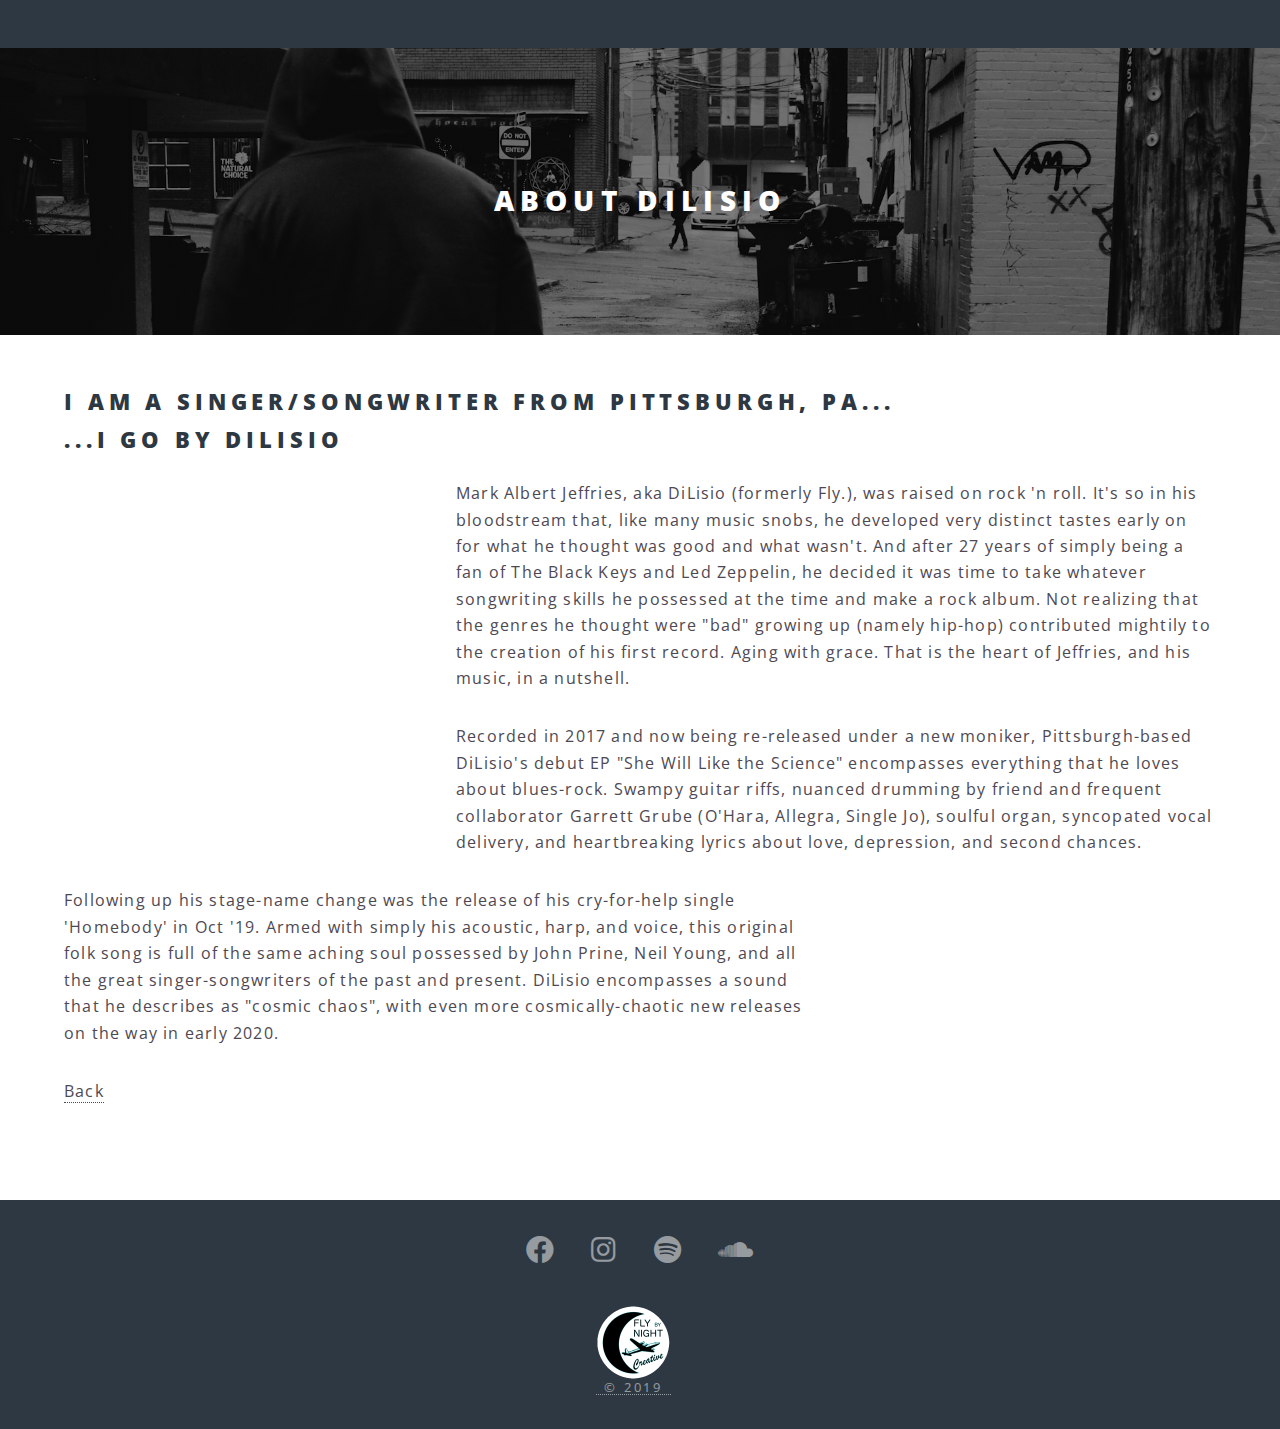
==== about.html @ 98ba618e "update about and styling" ====
<!DOCTYPE HTML>
<!--
	Spectral by Pixelarity
	pixelarity.com | hello@pixelarity.com
	License: pixelarity.com/license
-->
<html>
	<head>
		<title>Bio</title>
		<meta charset="utf-8" />
		<meta name="viewport" content="width=device-width, initial-scale=1, user-scalable=no" />
		<link rel="stylesheet" href="assets/css/main.css" />
		<noscript><link rel="stylesheet" href="assets/css/noscript.css" /></noscript>
	</head>
	<body class="is-preload">

		<!-- Page Wrapper -->
			<div id="page-wrapper">
        <!-- Header -->
        <header id="header" class="alt">
          <h1><a href="index.html">DiLisio</a></h1>
        </header>

				<!-- Main -->
					<article id="main">
						<header>
							<h2>About DiLisio</h2>
						</header>
						<section class="wrapper style5">
							<div class="inner">
								<h2>I am a singer/songwriter from Pittsburgh, PA...<br />
                  ...I go by DiLisio</h2>
                <div class="row">
                  <div class="col-4">
                    <div class="image fit"><img src="images/pic_playing.jpg" alt="" /></div>
                  </div>
                  <div class="col-8">
                    <p>
                      Mark Albert Jeffries, aka DiLisio (formerly Fly.), was raised on rock 'n roll. It's so in his
                      bloodstream that, like many music snobs, he developed very distinct tastes early on for what he
                      thought was good and what wasn't. And after 27 years of simply being a fan of The Black Keys and 
                      Led Zeppelin, he decided it was time to take whatever songwriting skills he possessed at the time 
                      and make a rock album. Not realizing that the genres he thought were "bad" growing up (namely 
                      hip-hop) contributed mightily to the creation of his first record. Aging with grace. That is the 
                      heart of Jeffries, and his music, in a nutshell.
                    </p>
                    <p>
                      Recorded in 2017 and now being re-released under a new moniker, Pittsburgh-based DiLisio's
                      debut EP "She Will Like the Science" encompasses everything that he loves about blues-rock. 
                      Swampy guitar riffs, nuanced drumming by friend and frequent collaborator Garrett Grube (O'Hara, 
                      Allegra, Single Jo), soulful organ, syncopated vocal delivery, and heartbreaking lyrics about 
                      love, depression, and second chances.
                    </p>
                  </div>
                </div>
                <div class="row">
                  <div class="col-8">
                    <p>
                      Following up his stage-name change was the release of his cry-for-help single 'Homebody' in Oct
                      '19. Armed with simply his acoustic, harp, and voice, this original folk song is full of the same
                      aching soul possessed by John Prine, Neil Young, and all the great singer-songwriters of the past 
                      and present. DiLisio encompasses a sound that he describes as "cosmic chaos", with even more 
                      cosmically-chaotic new releases on the way in early 2020.
                    </p>
                    <p>
                      <a href="index.html">Back</a>
                    </p>
                  </div>
                  <div class="col-4">
                    <div class="image fit"><img src="images/pic_sitting.jpg" alt="" /></div>
                  </div>
                </div>
							</div>
						</section>
					</article>

				<!-- Footer -->
					<footer id="footer">
					  <ul class="icons">
					    <li>
					      <a href="https://wwww.facebook.com/igobydilisio/" target="blank" class="icon brands fa-facebook">
					        <span class="label">Facebook</span>
					      </a>
					    </li>
					    <li>
					      <a href="https://www.instagram.com/igobydilisio/" target="blank" class="icon brands fa-instagram">
					        <span class="label">Instagram</span>
					      </a>
					    </li>
					    <li>
					      <a href="https://open.spotify.com/artist/0i4edphpvkUBeal0xPfTtk" target="blank"
					        class="icon brands fa-spotify">
					        <span class="label">Spotify</span>
					      </a>
					    </li>
					    <li>
					      <a href="https://soundcloud.com/mark-jeffries-790343314" target="blank" class="icon brands fa-soundcloud">
					        <span class="label">SoundCloud</span>
					      </a>
					    </li>
					    <!-- <li>
                <a href="#" class="icon solid fa-envelope">
                  <span class="label">Email</span>
                </a>
              </li> -->
					  </ul>
					  <ul class="copyright">
					    <li>
					      <div class="fbnc">
					        <a href="http://www.flybynightcreative.com/" target="blank">
					          <img src="./images/fbnc_logo-round.png" alt="Fly by Night Creative">
					          <br>
					          &copy; 2019
					        </a>
					      </div>
					    </li>
					  </ul>
					</footer>

			</div>

		<!-- Scripts -->
			<script src="assets/js/jquery.min.js"></script>
			<script src="assets/js/jquery.scrollex.min.js"></script>
			<script src="assets/js/jquery.scrolly.min.js"></script>
			<script src="assets/js/browser.min.js"></script>
			<script src="assets/js/breakpoints.min.js"></script>
			<script src="assets/js/util.js"></script>
			<script src="assets/js/main.js"></script>

	</body>
</html>
---- assets/css/main.css ----
@import url(fontawesome-all.min.css);
@import url("https://fonts.googleapis.com/css?family=Open+Sans:400,400italic,600,600italic,800,800italic");

/*
	Spectral by Pixelarity
	pixelarity.com | hello@pixelarity.com
	License: pixelarity.com/license
*/

html, body, div, span, applet, object,
iframe, h1, h2, h3, h4, h5, h6, p, blockquote,
pre, a, abbr, acronym, address, big, cite,
code, del, dfn, em, img, ins, kbd, q, s, samp,
small, strike, strong, sub, sup, tt, var, b,
u, i, center, dl, dt, dd, ol, ul, li, fieldset,
form, label, legend, table, caption, tbody,
tfoot, thead, tr, th, td, article, aside,
canvas, details, embed, figure, figcaption,
footer, header, hgroup, menu, nav, output, ruby,
section, summary, time, mark, audio, video {
	margin: 0;
	padding: 0;
	border: 0;
	font-size: 100%;
	font: inherit;
	vertical-align: baseline;}

article, aside, details, figcaption, figure,
footer, header, hgroup, menu, nav, section {
	display: block;}

body {
	line-height: 1;
}

ol, ul {
	list-style: none;
}

blockquote, q {
	quotes: none;
}

	blockquote:before, blockquote:after, q:before, q:after {
		content: '';
		content: none;
	}

table {
	border-collapse: collapse;
	border-spacing: 0;
}

body {
	-webkit-text-size-adjust: none;
}

mark {
	background-color: transparent;
	color: inherit;
}

input::-moz-focus-inner {
	border: 0;
	padding: 0;
}

input, select, textarea {
	-moz-appearance: none;
	-webkit-appearance: none;
	-ms-appearance: none;
	appearance: none;
}

/* Basic */

	@-ms-viewport {
		width: device-width;
	}

	html {
		box-sizing: border-box;
	}

	*, *:before, *:after {
		box-sizing: inherit;
	}

	body {
		background: #2e3842;
	}

		body.is-preload *, body.is-preload *:before, body.is-preload *:after {
			-moz-animation: none !important;
			-webkit-animation: none !important;
			-ms-animation: none !important;
			animation: none !important;
			-moz-transition: none !important;
			-webkit-transition: none !important;
			-ms-transition: none !important;
			transition: none !important;
		}

	body, input, select, textarea {
		color: #fff;
		font-family: "Open Sans", Helvetica, sans-serif;
		font-size: 15pt;
		font-weight: 400;
		letter-spacing: 0.075em;
		line-height: 1.65em;
	}

		@media screen and (max-width: 1680px) {

			body, input, select, textarea {
				font-size: 13pt;
			}

		}

		@media screen and (max-width: 1280px) {

			body, input, select, textarea {
				font-size: 12pt;
			}

		}

		@media screen and (max-width: 736px) {

			body, input, select, textarea {
				font-size: 11pt;
				letter-spacing: 0.0375em;
			}

		}

	a {
		-moz-transition: color 0.2s ease, border-bottom-color 0.2s ease;
		-webkit-transition: color 0.2s ease, border-bottom-color 0.2s ease;
		-ms-transition: color 0.2s ease, border-bottom-color 0.2s ease;
		transition: color 0.2s ease, border-bottom-color 0.2s ease;
		border-bottom: dotted 1px;
		color: inherit;
		text-decoration: none;
	}

		a:hover {
			border-bottom-color: transparent;
		}

	strong, b {
		color: #fff;
		font-weight: 600;
	}

	em, i {
		font-style: italic;
	}

	p {
		margin: 0 0 2em 0;
	}

	h1, h2, h3, h4, h5, h6 {
		color: #fff;
		font-weight: 800;
		letter-spacing: 0.225em;
		line-height: 1em;
		margin: 0 0 1em 0;
		text-transform: uppercase;
	}

		h1 a, h2 a, h3 a, h4 a, h5 a, h6 a {
			color: inherit;
			text-decoration: none;
		}

	h2 {
		font-size: 1.35em;
		line-height: 1.75em;
	}

		@media screen and (max-width: 736px) {

			h2 {
				font-size: 1.1em;
				line-height: 1.65em;
			}

		}

	h3 {
		font-size: 1.15em;
		line-height: 1.75em;
	}

		@media screen and (max-width: 736px) {

			h3 {
				font-size: 1em;
				line-height: 1.65em;
			}

		}

	h4 {
		font-size: 1em;
		line-height: 1.5em;
	}

	h5 {
		font-size: 0.8em;
		line-height: 1.5em;
	}

	h6 {
		font-size: 0.7em;
		line-height: 1.5em;
	}

	sub {
		font-size: 0.8em;
		position: relative;
		top: 0.5em;
	}

	sup {
		font-size: 0.8em;
		position: relative;
		top: -0.5em;
	}

	hr {
		border: 0;
		border-bottom: solid 2px #fff;
		margin: 3em 0;
	}

		hr.major {
			margin: 4.5em 0;
		}

	blockquote {
		border-left: solid 4px #fff;
		font-style: italic;
		margin: 0 0 2em 0;
		padding: 0.5em 0 0.5em 2em;
	}

	code {
		background: rgba(144, 144, 144, 0.25);
		border-radius: 3px;
		font-family: "Courier New", monospace;
		font-size: 0.9em;
		letter-spacing: 0;
		margin: 0 0.25em;
		padding: 0.25em 0.65em;
	}

	pre {
		-webkit-overflow-scrolling: touch;
		font-family: "Courier New", monospace;
		font-size: 0.9em;
		margin: 0 0 2em 0;
	}

		pre code {
			display: block;
			line-height: 1.75em;
			padding: 1em 1.5em;
			overflow-x: auto;
		}

	.align-left {
		text-align: left;
	}

	.align-center {
		text-align: center;
	}

	.align-right {
		text-align: right;
	}

/* Row */

	.row {
		display: flex;
		flex-wrap: wrap;
		box-sizing: border-box;
		align-items: stretch;
	}

		.row > * {
			box-sizing: border-box;
		}

		.row.gtr-uniform > * > :last-child {
			margin-bottom: 0;
		}

		.row.aln-left {
			justify-content: flex-start;
		}

		.row.aln-center {
			justify-content: center;
		}

		.row.aln-right {
			justify-content: flex-end;
		}

		.row.aln-top {
			align-items: flex-start;
		}

		.row.aln-middle {
			align-items: center;
		}

		.row.aln-bottom {
			align-items: flex-end;
		}

		.row > .imp {
			order: -1;
		}

		.row > .col-1 {
			width: 8.33333%;
		}

		.row > .off-1 {
			margin-left: 8.33333%;
		}

		.row > .col-2 {
			width: 16.66667%;
		}

		.row > .off-2 {
			margin-left: 16.66667%;
		}

		.row > .col-3 {
			width: 25%;
		}

		.row > .off-3 {
			margin-left: 25%;
		}

		.row > .col-4 {
			width: 33.33333%;
		}

		.row > .off-4 {
			margin-left: 33.33333%;
		}

		.row > .col-5 {
			width: 41.66667%;
		}

		.row > .off-5 {
			margin-left: 41.66667%;
		}

		.row > .col-6 {
			width: 50%;
		}

		.row > .off-6 {
			margin-left: 50%;
		}

		.row > .col-7 {
			width: 58.33333%;
		}

		.row > .off-7 {
			margin-left: 58.33333%;
		}

		.row > .col-8 {
			width: 66.66667%;
		}

		.row > .off-8 {
			margin-left: 66.66667%;
		}

		.row > .col-9 {
			width: 75%;
		}

		.row > .off-9 {
			margin-left: 75%;
		}

		.row > .col-10 {
			width: 83.33333%;
		}

		.row > .off-10 {
			margin-left: 83.33333%;
		}

		.row > .col-11 {
			width: 91.66667%;
		}

		.row > .off-11 {
			margin-left: 91.66667%;
		}

		.row > .col-12 {
			width: 100%;
		}

		.row > .off-12 {
			margin-left: 100%;
		}

		.row.gtr-0 {
			margin-top: 0;
			margin-left: 0em;
		}

			.row.gtr-0 > * {
				padding: 0 0 0 0em;
			}

			.row.gtr-0.gtr-uniform {
				margin-top: 0em;
			}

				.row.gtr-0.gtr-uniform > * {
					padding-top: 0em;
				}

		.row.gtr-25 {
			margin-top: 0;
			margin-left: -0.375em;
		}

			.row.gtr-25 > * {
				padding: 0 0 0 0.375em;
			}

			.row.gtr-25.gtr-uniform {
				margin-top: -0.375em;
			}

				.row.gtr-25.gtr-uniform > * {
					padding-top: 0.375em;
				}

		.row.gtr-50 {
			margin-top: 0;
			margin-left: -0.75em;
		}

			.row.gtr-50 > * {
				padding: 0 0 0 0.75em;
			}

			.row.gtr-50.gtr-uniform {
				margin-top: -0.75em;
			}

				.row.gtr-50.gtr-uniform > * {
					padding-top: 0.75em;
				}

		.row {
			margin-top: 0;
			margin-left: -1.5em;
		}

			.row > * {
				padding: 0 0 0 1.5em;
			}

			.row.gtr-uniform {
				margin-top: -1.5em;
			}

				.row.gtr-uniform > * {
					padding-top: 1.5em;
				}

		.row.gtr-150 {
			margin-top: 0;
			margin-left: -2.25em;
		}

			.row.gtr-150 > * {
				padding: 0 0 0 2.25em;
			}

			.row.gtr-150.gtr-uniform {
				margin-top: -2.25em;
			}

				.row.gtr-150.gtr-uniform > * {
					padding-top: 2.25em;
				}

		.row.gtr-200 {
			margin-top: 0;
			margin-left: -3em;
		}

			.row.gtr-200 > * {
				padding: 0 0 0 3em;
			}

			.row.gtr-200.gtr-uniform {
				margin-top: -3em;
			}

				.row.gtr-200.gtr-uniform > * {
					padding-top: 3em;
				}

		@media screen and (max-width: 1680px) {

			.row {
				display: flex;
				flex-wrap: wrap;
				box-sizing: border-box;
				align-items: stretch;
			}

				.row > * {
					box-sizing: border-box;
				}

				.row.gtr-uniform > * > :last-child {
					margin-bottom: 0;
				}

				.row.aln-left {
					justify-content: flex-start;
				}

				.row.aln-center {
					justify-content: center;
				}

				.row.aln-right {
					justify-content: flex-end;
				}

				.row.aln-top {
					align-items: flex-start;
				}

				.row.aln-middle {
					align-items: center;
				}

				.row.aln-bottom {
					align-items: flex-end;
				}

				.row > .imp-xlarge {
					order: -1;
				}

				.row > .col-1-xlarge {
					width: 8.33333%;
				}

				.row > .off-1-xlarge {
					margin-left: 8.33333%;
				}

				.row > .col-2-xlarge {
					width: 16.66667%;
				}

				.row > .off-2-xlarge {
					margin-left: 16.66667%;
				}

				.row > .col-3-xlarge {
					width: 25%;
				}

				.row > .off-3-xlarge {
					margin-left: 25%;
				}

				.row > .col-4-xlarge {
					width: 33.33333%;
				}

				.row > .off-4-xlarge {
					margin-left: 33.33333%;
				}

				.row > .col-5-xlarge {
					width: 41.66667%;
				}

				.row > .off-5-xlarge {
					margin-left: 41.66667%;
				}

				.row > .col-6-xlarge {
					width: 50%;
				}

				.row > .off-6-xlarge {
					margin-left: 50%;
				}

				.row > .col-7-xlarge {
					width: 58.33333%;
				}

				.row > .off-7-xlarge {
					margin-left: 58.33333%;
				}

				.row > .col-8-xlarge {
					width: 66.66667%;
				}

				.row > .off-8-xlarge {
					margin-left: 66.66667%;
				}

				.row > .col-9-xlarge {
					width: 75%;
				}

				.row > .off-9-xlarge {
					margin-left: 75%;
				}

				.row > .col-10-xlarge {
					width: 83.33333%;
				}

				.row > .off-10-xlarge {
					margin-left: 83.33333%;
				}

				.row > .col-11-xlarge {
					width: 91.66667%;
				}

				.row > .off-11-xlarge {
					margin-left: 91.66667%;
				}

				.row > .col-12-xlarge {
					width: 100%;
				}

				.row > .off-12-xlarge {
					margin-left: 100%;
				}

				.row.gtr-0 {
					margin-top: 0;
					margin-left: 0em;
				}

					.row.gtr-0 > * {
						padding: 0 0 0 0em;
					}

					.row.gtr-0.gtr-uniform {
						margin-top: 0em;
					}

						.row.gtr-0.gtr-uniform > * {
							padding-top: 0em;
						}

				.row.gtr-25 {
					margin-top: 0;
					margin-left: -0.375em;
				}

					.row.gtr-25 > * {
						padding: 0 0 0 0.375em;
					}

					.row.gtr-25.gtr-uniform {
						margin-top: -0.375em;
					}

						.row.gtr-25.gtr-uniform > * {
							padding-top: 0.375em;
						}

				.row.gtr-50 {
					margin-top: 0;
					margin-left: -0.75em;
				}

					.row.gtr-50 > * {
						padding: 0 0 0 0.75em;
					}

					.row.gtr-50.gtr-uniform {
						margin-top: -0.75em;
					}

						.row.gtr-50.gtr-uniform > * {
							padding-top: 0.75em;
						}

				.row {
					margin-top: 0;
					margin-left: -1.5em;
				}

					.row > * {
						padding: 0 0 0 1.5em;
					}

					.row.gtr-uniform {
						margin-top: -1.5em;
					}

						.row.gtr-uniform > * {
							padding-top: 1.5em;
						}

				.row.gtr-150 {
					margin-top: 0;
					margin-left: -2.25em;
				}

					.row.gtr-150 > * {
						padding: 0 0 0 2.25em;
					}

					.row.gtr-150.gtr-uniform {
						margin-top: -2.25em;
					}

						.row.gtr-150.gtr-uniform > * {
							padding-top: 2.25em;
						}

				.row.gtr-200 {
					margin-top: 0;
					margin-left: -3em;
				}

					.row.gtr-200 > * {
						padding: 0 0 0 3em;
					}

					.row.gtr-200.gtr-uniform {
						margin-top: -3em;
					}

						.row.gtr-200.gtr-uniform > * {
							padding-top: 3em;
						}

		}

		@media screen and (max-width: 1280px) {

			.row {
				display: flex;
				flex-wrap: wrap;
				box-sizing: border-box;
				align-items: stretch;
			}

				.row > * {
					box-sizing: border-box;
				}

				.row.gtr-uniform > * > :last-child {
					margin-bottom: 0;
				}

				.row.aln-left {
					justify-content: flex-start;
				}

				.row.aln-center {
					justify-content: center;
				}

				.row.aln-right {
					justify-content: flex-end;
				}

				.row.aln-top {
					align-items: flex-start;
				}

				.row.aln-middle {
					align-items: center;
				}

				.row.aln-bottom {
					align-items: flex-end;
				}

				.row > .imp-large {
					order: -1;
				}

				.row > .col-1-large {
					width: 8.33333%;
				}

				.row > .off-1-large {
					margin-left: 8.33333%;
				}

				.row > .col-2-large {
					width: 16.66667%;
				}

				.row > .off-2-large {
					margin-left: 16.66667%;
				}

				.row > .col-3-large {
					width: 25%;
				}

				.row > .off-3-large {
					margin-left: 25%;
				}

				.row > .col-4-large {
					width: 33.33333%;
				}

				.row > .off-4-large {
					margin-left: 33.33333%;
				}

				.row > .col-5-large {
					width: 41.66667%;
				}

				.row > .off-5-large {
					margin-left: 41.66667%;
				}

				.row > .col-6-large {
					width: 50%;
				}

				.row > .off-6-large {
					margin-left: 50%;
				}

				.row > .col-7-large {
					width: 58.33333%;
				}

				.row > .off-7-large {
					margin-left: 58.33333%;
				}

				.row > .col-8-large {
					width: 66.66667%;
				}

				.row > .off-8-large {
					margin-left: 66.66667%;
				}

				.row > .col-9-large {
					width: 75%;
				}

				.row > .off-9-large {
					margin-left: 75%;
				}

				.row > .col-10-large {
					width: 83.33333%;
				}

				.row > .off-10-large {
					margin-left: 83.33333%;
				}

				.row > .col-11-large {
					width: 91.66667%;
				}

				.row > .off-11-large {
					margin-left: 91.66667%;
				}

				.row > .col-12-large {
					width: 100%;
				}

				.row > .off-12-large {
					margin-left: 100%;
				}

				.row.gtr-0 {
					margin-top: 0;
					margin-left: 0em;
				}

					.row.gtr-0 > * {
						padding: 0 0 0 0em;
					}

					.row.gtr-0.gtr-uniform {
						margin-top: 0em;
					}

						.row.gtr-0.gtr-uniform > * {
							padding-top: 0em;
						}

				.row.gtr-25 {
					margin-top: 0;
					margin-left: -0.375em;
				}

					.row.gtr-25 > * {
						padding: 0 0 0 0.375em;
					}

					.row.gtr-25.gtr-uniform {
						margin-top: -0.375em;
					}

						.row.gtr-25.gtr-uniform > * {
							padding-top: 0.375em;
						}

				.row.gtr-50 {
					margin-top: 0;
					margin-left: -0.75em;
				}

					.row.gtr-50 > * {
						padding: 0 0 0 0.75em;
					}

					.row.gtr-50.gtr-uniform {
						margin-top: -0.75em;
					}

						.row.gtr-50.gtr-uniform > * {
							padding-top: 0.75em;
						}

				.row {
					margin-top: 0;
					margin-left: -1.5em;
				}

					.row > * {
						padding: 0 0 0 1.5em;
					}

					.row.gtr-uniform {
						margin-top: -1.5em;
					}

						.row.gtr-uniform > * {
							padding-top: 1.5em;
						}

				.row.gtr-150 {
					margin-top: 0;
					margin-left: -2.25em;
				}

					.row.gtr-150 > * {
						padding: 0 0 0 2.25em;
					}

					.row.gtr-150.gtr-uniform {
						margin-top: -2.25em;
					}

						.row.gtr-150.gtr-uniform > * {
							padding-top: 2.25em;
						}

				.row.gtr-200 {
					margin-top: 0;
					margin-left: -3em;
				}

					.row.gtr-200 > * {
						padding: 0 0 0 3em;
					}

					.row.gtr-200.gtr-uniform {
						margin-top: -3em;
					}

						.row.gtr-200.gtr-uniform > * {
							padding-top: 3em;
						}

		}

		@media screen and (max-width: 980px) {

			.row {
				display: flex;
				flex-wrap: wrap;
				box-sizing: border-box;
				align-items: stretch;
			}

				.row > * {
					box-sizing: border-box;
				}

				.row.gtr-uniform > * > :last-child {
					margin-bottom: 0;
				}

				.row.aln-left {
					justify-content: flex-start;
				}

				.row.aln-center {
					justify-content: center;
				}

				.row.aln-right {
					justify-content: flex-end;
				}

				.row.aln-top {
					align-items: flex-start;
				}

				.row.aln-middle {
					align-items: center;
				}

				.row.aln-bottom {
					align-items: flex-end;
				}

				.row > .imp-medium {
					order: -1;
				}

				.row > .col-1-medium {
					width: 8.33333%;
				}

				.row > .off-1-medium {
					margin-left: 8.33333%;
				}

				.row > .col-2-medium {
					width: 16.66667%;
				}

				.row > .off-2-medium {
					margin-left: 16.66667%;
				}

				.row > .col-3-medium {
					width: 25%;
				}

				.row > .off-3-medium {
					margin-left: 25%;
				}

				.row > .col-4-medium {
					width: 33.33333%;
				}

				.row > .off-4-medium {
					margin-left: 33.33333%;
				}

				.row > .col-5-medium {
					width: 41.66667%;
				}

				.row > .off-5-medium {
					margin-left: 41.66667%;
				}

				.row > .col-6-medium {
					width: 50%;
				}

				.row > .off-6-medium {
					margin-left: 50%;
				}

				.row > .col-7-medium {
					width: 58.33333%;
				}

				.row > .off-7-medium {
					margin-left: 58.33333%;
				}

				.row > .col-8-medium {
					width: 66.66667%;
				}

				.row > .off-8-medium {
					margin-left: 66.66667%;
				}

				.row > .col-9-medium {
					width: 75%;
				}

				.row > .off-9-medium {
					margin-left: 75%;
				}

				.row > .col-10-medium {
					width: 83.33333%;
				}

				.row > .off-10-medium {
					margin-left: 83.33333%;
				}

				.row > .col-11-medium {
					width: 91.66667%;
				}

				.row > .off-11-medium {
					margin-left: 91.66667%;
				}

				.row > .col-12-medium {
					width: 100%;
				}

				.row > .off-12-medium {
					margin-left: 100%;
				}

				.row.gtr-0 {
					margin-top: 0;
					margin-left: 0em;
				}

					.row.gtr-0 > * {
						padding: 0 0 0 0em;
					}

					.row.gtr-0.gtr-uniform {
						margin-top: 0em;
					}

						.row.gtr-0.gtr-uniform > * {
							padding-top: 0em;
						}

				.row.gtr-25 {
					margin-top: 0;
					margin-left: -0.375em;
				}

					.row.gtr-25 > * {
						padding: 0 0 0 0.375em;
					}

					.row.gtr-25.gtr-uniform {
						margin-top: -0.375em;
					}

						.row.gtr-25.gtr-uniform > * {
							padding-top: 0.375em;
						}

				.row.gtr-50 {
					margin-top: 0;
					margin-left: -0.75em;
				}

					.row.gtr-50 > * {
						padding: 0 0 0 0.75em;
					}

					.row.gtr-50.gtr-uniform {
						margin-top: -0.75em;
					}

						.row.gtr-50.gtr-uniform > * {
							padding-top: 0.75em;
						}

				.row {
					margin-top: 0;
					margin-left: -1.5em;
				}

					.row > * {
						padding: 0 0 0 1.5em;
					}

					.row.gtr-uniform {
						margin-top: -1.5em;
					}

						.row.gtr-uniform > * {
							padding-top: 1.5em;
						}

				.row.gtr-150 {
					margin-top: 0;
					margin-left: -2.25em;
				}

					.row.gtr-150 > * {
						padding: 0 0 0 2.25em;
					}

					.row.gtr-150.gtr-uniform {
						margin-top: -2.25em;
					}

						.row.gtr-150.gtr-uniform > * {
							padding-top: 2.25em;
						}

				.row.gtr-200 {
					margin-top: 0;
					margin-left: -3em;
				}

					.row.gtr-200 > * {
						padding: 0 0 0 3em;
					}

					.row.gtr-200.gtr-uniform {
						margin-top: -3em;
					}

						.row.gtr-200.gtr-uniform > * {
							padding-top: 3em;
						}

		}

		@media screen and (max-width: 736px) {

			.row {
				display: flex;
				flex-wrap: wrap;
				box-sizing: border-box;
				align-items: stretch;
			}

				.row > * {
					box-sizing: border-box;
				}

				.row.gtr-uniform > * > :last-child {
					margin-bottom: 0;
				}

				.row.aln-left {
					justify-content: flex-start;
				}

				.row.aln-center {
					justify-content: center;
				}

				.row.aln-right {
					justify-content: flex-end;
				}

				.row.aln-top {
					align-items: flex-start;
				}

				.row.aln-middle {
					align-items: center;
				}

				.row.aln-bottom {
					align-items: flex-end;
				}

				.row > .imp-small {
					order: -1;
				}

				.row > .col-1-small {
					width: 8.33333%;
				}

				.row > .off-1-small {
					margin-left: 8.33333%;
				}

				.row > .col-2-small {
					width: 16.66667%;
				}

				.row > .off-2-small {
					margin-left: 16.66667%;
				}

				.row > .col-3-small {
					width: 25%;
				}

				.row > .off-3-small {
					margin-left: 25%;
				}

				.row > .col-4-small {
					width: 33.33333%;
				}

				.row > .off-4-small {
					margin-left: 33.33333%;
				}

				.row > .col-5-small {
					width: 41.66667%;
				}

				.row > .off-5-small {
					margin-left: 41.66667%;
				}

				.row > .col-6-small {
					width: 50%;
				}

				.row > .off-6-small {
					margin-left: 50%;
				}

				.row > .col-7-small {
					width: 58.33333%;
				}

				.row > .off-7-small {
					margin-left: 58.33333%;
				}

				.row > .col-8-small {
					width: 66.66667%;
				}

				.row > .off-8-small {
					margin-left: 66.66667%;
				}

				.row > .col-9-small {
					width: 75%;
				}

				.row > .off-9-small {
					margin-left: 75%;
				}

				.row > .col-10-small {
					width: 83.33333%;
				}

				.row > .off-10-small {
					margin-left: 83.33333%;
				}

				.row > .col-11-small {
					width: 91.66667%;
				}

				.row > .off-11-small {
					margin-left: 91.66667%;
				}

				.row > .col-12-small {
					width: 100%;
				}

				.row > .off-12-small {
					margin-left: 100%;
				}

				.row.gtr-0 {
					margin-top: 0;
					margin-left: 0em;
				}

					.row.gtr-0 > * {
						padding: 0 0 0 0em;
					}

					.row.gtr-0.gtr-uniform {
						margin-top: 0em;
					}

						.row.gtr-0.gtr-uniform > * {
							padding-top: 0em;
						}

				.row.gtr-25 {
					margin-top: 0;
					margin-left: -0.375em;
				}

					.row.gtr-25 > * {
						padding: 0 0 0 0.375em;
					}

					.row.gtr-25.gtr-uniform {
						margin-top: -0.375em;
					}

						.row.gtr-25.gtr-uniform > * {
							padding-top: 0.375em;
						}

				.row.gtr-50 {
					margin-top: 0;
					margin-left: -0.75em;
				}

					.row.gtr-50 > * {
						padding: 0 0 0 0.75em;
					}

					.row.gtr-50.gtr-uniform {
						margin-top: -0.75em;
					}

						.row.gtr-50.gtr-uniform > * {
							padding-top: 0.75em;
						}

				.row {
					margin-top: 0;
					margin-left: -1.5em;
				}

					.row > * {
						padding: 0 0 0 1.5em;
					}

					.row.gtr-uniform {
						margin-top: -1.5em;
					}

						.row.gtr-uniform > * {
							padding-top: 1.5em;
						}

				.row.gtr-150 {
					margin-top: 0;
					margin-left: -2.25em;
				}

					.row.gtr-150 > * {
						padding: 0 0 0 2.25em;
					}

					.row.gtr-150.gtr-uniform {
						margin-top: -2.25em;
					}

						.row.gtr-150.gtr-uniform > * {
							padding-top: 2.25em;
						}

				.row.gtr-200 {
					margin-top: 0;
					margin-left: -3em;
				}

					.row.gtr-200 > * {
						padding: 0 0 0 3em;
					}

					.row.gtr-200.gtr-uniform {
						margin-top: -3em;
					}

						.row.gtr-200.gtr-uniform > * {
							padding-top: 3em;
						}

		}

		@media screen and (max-width: 480px) {

			.row {
				display: flex;
				flex-wrap: wrap;
				box-sizing: border-box;
				align-items: stretch;
			}

				.row > * {
					box-sizing: border-box;
				}

				.row.gtr-uniform > * > :last-child {
					margin-bottom: 0;
				}

				.row.aln-left {
					justify-content: flex-start;
				}

				.row.aln-center {
					justify-content: center;
				}

				.row.aln-right {
					justify-content: flex-end;
				}

				.row.aln-top {
					align-items: flex-start;
				}

				.row.aln-middle {
					align-items: center;
				}

				.row.aln-bottom {
					align-items: flex-end;
				}

				.row > .imp-xsmall {
					order: -1;
				}

				.row > .col-1-xsmall {
					width: 8.33333%;
				}

				.row > .off-1-xsmall {
					margin-left: 8.33333%;
				}

				.row > .col-2-xsmall {
					width: 16.66667%;
				}

				.row > .off-2-xsmall {
					margin-left: 16.66667%;
				}

				.row > .col-3-xsmall {
					width: 25%;
				}

				.row > .off-3-xsmall {
					margin-left: 25%;
				}

				.row > .col-4-xsmall {
					width: 33.33333%;
				}

				.row > .off-4-xsmall {
					margin-left: 33.33333%;
				}

				.row > .col-5-xsmall {
					width: 41.66667%;
				}

				.row > .off-5-xsmall {
					margin-left: 41.66667%;
				}

				.row > .col-6-xsmall {
					width: 50%;
				}

				.row > .off-6-xsmall {
					margin-left: 50%;
				}

				.row > .col-7-xsmall {
					width: 58.33333%;
				}

				.row > .off-7-xsmall {
					margin-left: 58.33333%;
				}

				.row > .col-8-xsmall {
					width: 66.66667%;
				}

				.row > .off-8-xsmall {
					margin-left: 66.66667%;
				}

				.row > .col-9-xsmall {
					width: 75%;
				}

				.row > .off-9-xsmall {
					margin-left: 75%;
				}

				.row > .col-10-xsmall {
					width: 83.33333%;
				}

				.row > .off-10-xsmall {
					margin-left: 83.33333%;
				}

				.row > .col-11-xsmall {
					width: 91.66667%;
				}

				.row > .off-11-xsmall {
					margin-left: 91.66667%;
				}

				.row > .col-12-xsmall {
					width: 100%;
				}

				.row > .off-12-xsmall {
					margin-left: 100%;
				}

				.row.gtr-0 {
					margin-top: 0;
					margin-left: 0em;
				}

					.row.gtr-0 > * {
						padding: 0 0 0 0em;
					}

					.row.gtr-0.gtr-uniform {
						margin-top: 0em;
					}

						.row.gtr-0.gtr-uniform > * {
							padding-top: 0em;
						}

				.row.gtr-25 {
					margin-top: 0;
					margin-left: -0.375em;
				}

					.row.gtr-25 > * {
						padding: 0 0 0 0.375em;
					}

					.row.gtr-25.gtr-uniform {
						margin-top: -0.375em;
					}

						.row.gtr-25.gtr-uniform > * {
							padding-top: 0.375em;
						}

				.row.gtr-50 {
					margin-top: 0;
					margin-left: -0.75em;
				}

					.row.gtr-50 > * {
						padding: 0 0 0 0.75em;
					}

					.row.gtr-50.gtr-uniform {
						margin-top: -0.75em;
					}

						.row.gtr-50.gtr-uniform > * {
							padding-top: 0.75em;
						}

				.row {
					margin-top: 0;
					margin-left: -1.5em;
				}

					.row > * {
						padding: 0 0 0 1.5em;
					}

					.row.gtr-uniform {
						margin-top: -1.5em;
					}

						.row.gtr-uniform > * {
							padding-top: 1.5em;
						}

				.row.gtr-150 {
					margin-top: 0;
					margin-left: -2.25em;
				}

					.row.gtr-150 > * {
						padding: 0 0 0 2.25em;
					}

					.row.gtr-150.gtr-uniform {
						margin-top: -2.25em;
					}

						.row.gtr-150.gtr-uniform > * {
							padding-top: 2.25em;
						}

				.row.gtr-200 {
					margin-top: 0;
					margin-left: -3em;
				}

					.row.gtr-200 > * {
						padding: 0 0 0 3em;
					}

					.row.gtr-200.gtr-uniform {
						margin-top: -3em;
					}

						.row.gtr-200.gtr-uniform > * {
							padding-top: 3em;
						}

		}

/* Section/Article */

	section.special, article.special {
		text-align: center;
	}

	header p {
		color: rgba(255, 255, 255, 0.5);
		position: relative;
		top: -0.25em;
	}

	header h3 + p {
		font-size: 1.1em;
	}

	header h4 + p,
	header h5 + p,
	header h6 + p {
		font-size: 0.9em;
	}

	header.major {
		margin: 0 0 3.5em 0;
	}

		header.major h2, header.major h3, header.major h4, header.major h5, header.major h6 {
			border-bottom: solid 2px #fff;
			display: inline-block;
			padding-bottom: 1em;
			position: relative;
		}

			header.major h2:after, header.major h3:after, header.major h4:after, header.major h5:after, header.major h6:after {
				content: '';
				display: block;
				height: 1px;
			}

		header.major p {
			color: #fff;
			top: 0;
		}

		@media screen and (max-width: 736px) {

			header.major {
				margin: 0 0 2em 0;
			}

		}

	@media screen and (max-width: 980px) {

		header br {
			display: none;
		}

	}

/* Form */

	form {
		margin: 0 0 2em 0;
	}

	label {
		color: #fff;
		display: block;
		font-size: 0.9em;
		font-weight: 600;
		margin: 0 0 1em 0;
	}

	input[type="text"],
	input[type="password"],
	input[type="email"],
	select,
	textarea {
		-moz-appearance: none;
		-webkit-appearance: none;
		-ms-appearance: none;
		appearance: none;
		background-color: rgba(144, 144, 144, 0.25);
		border-radius: 3px;
		border: none;
		color: inherit;
		display: block;
		outline: 0;
		padding: 0 1em;
		text-decoration: none;
		width: 100%;
	}

		input[type="text"]:invalid,
		input[type="password"]:invalid,
		input[type="email"]:invalid,
		select:invalid,
		textarea:invalid {
			box-shadow: none;
		}

		input[type="text"]:focus,
		input[type="password"]:focus,
		input[type="email"]:focus,
		select:focus,
		textarea:focus {
			box-shadow: 0 0 0 2px #21b2a6;
		}

	select {
		background-size: 1.25em;
		background-repeat: no-repeat;
		background-position: calc(100% - 1em) center;
		height: 2.75em;
		padding-right: 2.75em;
		text-overflow: ellipsis;
	}

		select:focus::-ms-value {
			background-color: transparent;
		}

		select::-ms-expand {
			display: none;
		}

	input[type="text"],
	input[type="password"],
	input[type="email"],
	select {
		height: 2.75em;
	}

	textarea {
		padding: 0.75em 1em;
	}

	input[type="checkbox"],
	input[type="radio"] {
		-moz-appearance: none;
		-webkit-appearance: none;
		-ms-appearance: none;
		appearance: none;
		display: block;
		float: left;
		margin-right: -2em;
		opacity: 0;
		width: 1em;
		z-index: -1;
	}

		input[type="checkbox"] + label,
		input[type="radio"] + label {
			text-decoration: none;
			color: #fff;
			cursor: pointer;
			display: inline-block;
			font-size: 1em;
			font-weight: 400;
			padding-left: 2.4em;
			padding-right: 0.75em;
			position: relative;
		}

			input[type="checkbox"] + label:before,
			input[type="radio"] + label:before {
				-moz-osx-font-smoothing: grayscale;
				-webkit-font-smoothing: antialiased;
				display: inline-block;
				font-style: normal;
				font-variant: normal;
				text-rendering: auto;
				line-height: 1;
				text-transform: none !important;
				font-family: 'Font Awesome 5 Free';
				font-weight: 900;
			}

			input[type="checkbox"] + label:before,
			input[type="radio"] + label:before {
				background: rgba(144, 144, 144, 0.25);
				border-radius: 3px;
				content: '';
				display: inline-block;
				font-size: 0.8em;
				height: 2.0625em;
				left: 0;
				line-height: 2.0625em;
				position: absolute;
				text-align: center;
				top: 0;
				width: 2.0625em;
			}

		input[type="checkbox"]:checked + label:before,
		input[type="radio"]:checked + label:before {
			background: #2e3842;
			color: #fff;
			content: '\f00c';
		}

		input[type="checkbox"]:focus + label:before,
		input[type="radio"]:focus + label:before {
			box-shadow: 0 0 0 2px #21b2a6;
		}

	input[type="checkbox"] + label:before {
		border-radius: 3px;
	}

	input[type="radio"] + label:before {
		border-radius: 100%;
	}

	::-webkit-input-placeholder {
		color: rgba(255, 255, 255, 0.5) !important;
		opacity: 1.0;
	}

	:-moz-placeholder {
		color: rgba(255, 255, 255, 0.5) !important;
		opacity: 1.0;
	}

	::-moz-placeholder {
		color: rgba(255, 255, 255, 0.5) !important;
		opacity: 1.0;
	}

	:-ms-input-placeholder {
		color: rgba(255, 255, 255, 0.5) !important;
		opacity: 1.0;
	}

/* Box */

	.box {
		border-radius: 3px;
		border: solid 2px #fff;
		margin-bottom: 2em;
		padding: 1.5em;
	}

		.box > :last-child,
		.box > :last-child > :last-child,
		.box > :last-child > :last-child > :last-child {
			margin-bottom: 0;
		}

		.box.alt {
			border: 0;
			border-radius: 0;
			padding: 0;
		}

/* Icon */

	.icon {
		text-decoration: none;
		border-bottom: none;
		position: relative;
	}

		.icon:before {
			-moz-osx-font-smoothing: grayscale;
			-webkit-font-smoothing: antialiased;
			display: inline-block;
			font-style: normal;
			font-variant: normal;
			text-rendering: auto;
			line-height: 1;
			text-transform: none !important;
			font-family: 'Font Awesome 5 Free';
			font-weight: 400;
		}

		.icon > .label {
			display: none;
		}

		.icon:before {
			line-height: inherit;
		}

		.icon.solid:before {
			font-weight: 900;
		}

		.icon.brands:before {
			font-family: 'Font Awesome 5 Brands';
		}

		.icon.major {
			-moz-transform: rotate(-45deg);
			-webkit-transform: rotate(-45deg);
			-ms-transform: rotate(-45deg);
			transform: rotate(-45deg);
			border-radius: 3px;
			border: solid 2px #fff;
			display: inline-block;
			font-size: 1.35em;
			height: calc(3em + 2px);
			line-height: 3em;
			text-align: center;
			width: calc(3em + 2px);
		}

			.icon.major:before {
				-moz-transform: rotate(45deg);
				-webkit-transform: rotate(45deg);
				-ms-transform: rotate(45deg);
				transform: rotate(45deg);
				display: inline-block;
				font-size: 1.5em;
			}

			@media screen and (max-width: 736px) {

				.icon.major {
					font-size: 1em;
				}

			}

		.icon.style1 {
			color: #00ffcc;
		}

		.icon.style2 {
			color: #00f0ff;
		}

		.icon.style3 {
			color: #76ddff;
		}

/* Image */

	.image {
		border-radius: 3px;
		border: 0;
		display: inline-block;
		position: relative;
	}

		.image img {
			border-radius: 3px;
			display: block;
		}

		.image.left {
			float: left;
			margin: 0 2em 2em 0;
			top: 0.25em;
		}

		.image.right {
			float: right;
			margin: 0 0 2em 2em;
			top: 0.25em;
		}

		.image.left, .image.right {
			max-width: 40%;
		}

			.image.left img, .image.right img {
				width: 100%;
			}

		.image.fit {
			display: block;
			margin: 0 0 2em 0;
			width: 100%;
		}

			.image.fit img {
				width: 100%;
			}

/* List */

	ol {
		list-style: decimal;
		margin: 0 0 2em 0;
		padding-left: 1.25em;
	}

		ol li {
			padding-left: 0.25em;
		}

	ul {
		list-style: disc;
		margin: 0 0 2em 0;
		padding-left: 1em;
	}

		ul li {
			padding-left: 0.5em;
		}

		ul.alt {
			list-style: none;
			padding-left: 0;
		}

			ul.alt li {
				border-top: solid 1px #fff;
				padding: 0.5em 0;
			}

				ul.alt li:first-child {
					border-top: 0;
					padding-top: 0;
				}

	dl {
		margin: 0 0 2em 0;
	}

/* Actions */

	ul.actions {
		display: -moz-flex;
		display: -webkit-flex;
		display: -ms-flex;
		display: flex;
		cursor: default;
		list-style: none;
		margin-left: -1em;
		padding-left: 0;
	}

		ul.actions li {
			padding: 0 0 0 1em;
			vertical-align: middle;
		}

		ul.actions.special {
			-moz-justify-content: center;
			-webkit-justify-content: center;
			-ms-justify-content: center;
			justify-content: center;
			width: 100%;
			margin-left: 0;
		}

			ul.actions.special li:first-child {
				padding-left: 0;
			}

		ul.actions.stacked {
			-moz-flex-direction: column;
			-webkit-flex-direction: column;
			-ms-flex-direction: column;
			flex-direction: column;
			margin-left: 0;
		}

			ul.actions.stacked li {
				padding: 1em 0 0 0;
			}

				ul.actions.stacked li:first-child {
					padding-top: 0;
				}

		ul.actions.fit {
			width: calc(100% + 1em);
		}

			ul.actions.fit li {
				-moz-flex-grow: 1;
				-webkit-flex-grow: 1;
				-ms-flex-grow: 1;
				flex-grow: 1;
				-moz-flex-shrink: 1;
				-webkit-flex-shrink: 1;
				-ms-flex-shrink: 1;
				flex-shrink: 1;
				width: 100%;
			}

				ul.actions.fit li > * {
					width: 100%;
				}

			ul.actions.fit.stacked {
				width: 100%;
			}

		@media screen and (max-width: 480px) {

			ul.actions:not(.fixed) {
				-moz-flex-direction: column;
				-webkit-flex-direction: column;
				-ms-flex-direction: column;
				flex-direction: column;
				margin-left: 0;
				width: 100% !important;
			}

				ul.actions:not(.fixed) li {
					-moz-flex-grow: 1;
					-webkit-flex-grow: 1;
					-ms-flex-grow: 1;
					flex-grow: 1;
					-moz-flex-shrink: 1;
					-webkit-flex-shrink: 1;
					-ms-flex-shrink: 1;
					flex-shrink: 1;
					padding: 1em 0 0 0;
					text-align: center;
					width: 100%;
				}

					ul.actions:not(.fixed) li > * {
						width: 100%;
					}

					ul.actions:not(.fixed) li:first-child {
						padding-top: 0;
					}

					ul.actions:not(.fixed) li input[type="submit"],
					ul.actions:not(.fixed) li input[type="reset"],
					ul.actions:not(.fixed) li input[type="button"],
					ul.actions:not(.fixed) li button,
					ul.actions:not(.fixed) li .button {
						width: 100%;
					}

						ul.actions:not(.fixed) li input[type="submit"].icon:before,
						ul.actions:not(.fixed) li input[type="reset"].icon:before,
						ul.actions:not(.fixed) li input[type="button"].icon:before,
						ul.actions:not(.fixed) li button.icon:before,
						ul.actions:not(.fixed) li .button.icon:before {
							margin-left: -0.5em;
						}

		}

/* Icons */

	ul.icons {
		cursor: default;
		list-style: none;
		padding-left: 0;
	}

		ul.icons li {
			display: inline-block;
			padding: 0 1em 0 0;
		}

			ul.icons li:last-child {
				padding-right: 0 !important;
			}

		ul.icons.major {
			padding: 1em 0;
		}

			ul.icons.major li {
				padding-right: 3.5em;
			}

				@media screen and (max-width: 736px) {

					ul.icons.major li {
						padding: 0 1em !important;
					}

				}

/* Table */

	.table-wrapper {
		-webkit-overflow-scrolling: touch;
		overflow-x: auto;
	}

	table {
		margin: 0 0 2em 0;
		width: 100%;
	}

		table tbody tr {
			border: solid 1px #fff;
			border-left: 0;
			border-right: 0;
		}

			table tbody tr:nth-child(2n + 1) {
				background-color: rgba(144, 144, 144, 0.25);
			}

		table td {
			padding: 0.75em 0.75em;
		}

		table th {
			color: #fff;
			font-size: 0.9em;
			font-weight: 600;
			padding: 0 0.75em 0.75em 0.75em;
			text-align: left;
		}

		table thead {
			border-bottom: solid 2px #fff;
		}

		table tfoot {
			border-top: solid 2px #fff;
		}

		table.alt {
			border-collapse: separate;
		}

			table.alt tbody tr td {
				border: solid 1px #fff;
				border-left-width: 0;
				border-top-width: 0;
			}

				table.alt tbody tr td:first-child {
					border-left-width: 1px;
				}

			table.alt tbody tr:first-child td {
				border-top-width: 1px;
			}

			table.alt thead {
				border-bottom: 0;
			}

			table.alt tfoot {
				border-top: 0;
			}

/* Button */

	input[type="submit"],
	input[type="reset"],
	input[type="button"],
	button,
	.button {
		-moz-appearance: none;
		-webkit-appearance: none;
		-ms-appearance: none;
		appearance: none;
		-moz-transition: background-color 0.2s ease-in-out, color 0.2s ease-in-out;
		-webkit-transition: background-color 0.2s ease-in-out, color 0.2s ease-in-out;
		-ms-transition: background-color 0.2s ease-in-out, color 0.2s ease-in-out;
		transition: background-color 0.2s ease-in-out, color 0.2s ease-in-out;
		background-color: transparent;
		border-radius: 3px;
		border: 0;
		box-shadow: inset 0 0 0 2px #fff;
		color: #fff;
		cursor: pointer;
		display: inline-block;
		font-size: 0.8em;
		font-weight: 600;
		height: 3.125em;
		letter-spacing: 0.225em;
		line-height: 3.125em;
		max-width: 30em;
		padding: 0 2.75em;
		text-align: center;
		text-decoration: none;
		text-transform: uppercase;
		white-space: nowrap;
		overflow: hidden;
		text-overflow: ellipsis;
	}

		input[type="submit"]:hover,
		input[type="reset"]:hover,
		input[type="button"]:hover,
		button:hover,
		.button:hover {
			background-color: rgba(144, 144, 144, 0.25);
		}

		input[type="submit"]:active,
		input[type="reset"]:active,
		input[type="button"]:active,
		button:active,
		.button:active {
			background-color: rgba(144, 144, 144, 0.5);
		}

		input[type="submit"].icon:before,
		input[type="reset"].icon:before,
		input[type="button"].icon:before,
		button.icon:before,
		.button.icon:before {
			margin-right: 0.5em;
		}

		input[type="submit"].fit,
		input[type="reset"].fit,
		input[type="button"].fit,
		button.fit,
		.button.fit {
			width: 100%;
		}

		input[type="submit"].small,
		input[type="reset"].small,
		input[type="button"].small,
		button.small,
		.button.small {
			font-size: 0.8em;
		}

		input[type="submit"].large,
		input[type="reset"].large,
		input[type="button"].large,
		button.large,
		.button.large {
			font-size: 1.35em;
		}

		input[type="submit"].primary,
		input[type="reset"].primary,
		input[type="button"].primary,
		button.primary,
		.button.primary {
			background-color: #ed4933;
			box-shadow: none !important;
			color: #ffffff !important;
		}

			input[type="submit"].primary:hover,
			input[type="reset"].primary:hover,
			input[type="button"].primary:hover,
			button.primary:hover,
			.button.primary:hover {
				background-color: #ef5e4a !important;
			}

			input[type="submit"].primary:active,
			input[type="reset"].primary:active,
			input[type="button"].primary:active,
			button.primary:active,
			.button.primary:active {
				background-color: #eb341c !important;
			}

		input[type="submit"].disabled, input[type="submit"]:disabled,
		input[type="reset"].disabled,
		input[type="reset"]:disabled,
		input[type="button"].disabled,
		input[type="button"]:disabled,
		button.disabled,
		button:disabled,
		.button.disabled,
		.button:disabled {
			pointer-events: none;
			opacity: 0.25;
		}

		@media screen and (max-width: 736px) {

			input[type="submit"],
			input[type="reset"],
			input[type="button"],
			button,
			.button {
				height: 3.75em;
				line-height: 3.75em;
			}

    }

/* Events */
  .events {
    text-align: center;
    width: 100%;
    padding: 3em 0 0 0;
    background-color: rgba(0, 0, 0, 0.15);
  }

    .events li {
      display: flex;
      flex-direction: row;
    }

      .events li .row {
        width: 100%;
      }

      .events li:nth-child(even) {
        background-color: #505393;
      }

/* Features */

	.features {
		display: -moz-flex;
		display: -webkit-flex;
		display: -ms-flex;
		display: flex;
		-moz-flex-wrap: wrap;
		-webkit-flex-wrap: wrap;
		-ms-flex-wrap: wrap;
		flex-wrap: wrap;
		-moz-justify-content: center;
		-webkit-justify-content: center;
		-ms-justify-content: center;
		justify-content: center;
		list-style: none;
		padding: 0;
		width: 100%;
	}

		.features li {
			padding: 1em ;
			display: block;
			position: relative;
			text-align: left;
			width: 50%;
    }
    
      .features li img {
        max-width: -webkit-fill-available;
      }

			.features li:nth-child(1) {
				background-color: rgba(0, 0, 0, 0.035);
			}

			.features li:nth-child(2) {
				background-color: rgba(0, 0, 0, 0.07);
			}

			.features li:nth-child(3) {
				background-color: rgba(0, 0, 0, 0.105);
			}

			.features li:nth-child(4) {
				background-color: rgba(0, 0, 0, 0.14);
			}

			.features li:nth-child(5) {
				background-color: rgba(0, 0, 0, 0.175);
			}

			.features li:nth-child(6) {
				background-color: rgba(0, 0, 0, 0.21);
			}

			.features li:nth-child(7) {
				background-color: rgba(0, 0, 0, 0.245);
			}

			.features li:nth-child(8) {
				background-color: rgba(0, 0, 0, 0.28);
			}

			.features li:nth-child(9) {
				background-color: rgba(0, 0, 0, 0.315);
			}

			.features li:nth-child(10) {
				background-color: rgba(0, 0, 0, 0.35);
			}

			.features li:before {
				display: block;
				color: #00ffcc;
				position: absolute;
				left: 1.75em;
				top: 2.75em;
				font-size: 1.5em;
			}

			.features li:nth-child(1) {
				border-top-left-radius: 3px;
			}

			.features li:nth-child(2) {
				border-top-right-radius: 3px;
			}

			.features li:nth-last-child(1) {
				border-bottom-right-radius: 3px;
			}

			.features li:nth-last-child(2) {
				border-bottom-left-radius: 3px;
			}

			@media screen and (max-width: 980px) {

				.features li {
					padding: 3em 2em 1em 2em ;
					text-align: center;
				}

					.features li:before {
						left: 0;
						margin: 0 0 1em 0;
						position: relative;
						top: 0;
					}

			}

			@media screen and (max-width: 736px) {

				.features li {
					padding: 3em 0 1em 0 ;
					background-color: transparent !important;
					border-top: solid 2px #fff;
					width: 100%;
				}

					.features li:first-child {
						border-top: 0;
					}

			}

/* Spotlight */

	.spotlight {
		-moz-align-items: center;
		-webkit-align-items: center;
		-ms-align-items: center;
		align-items: center;
		display: -moz-flex;
		display: -webkit-flex;
		display: -ms-flex;
		display: flex;
	}

		.spotlight .image {
			-moz-order: 1;
			-webkit-order: 1;
			-ms-order: 1;
			order: 1;
			border-radius: 0;
			width: 40%;
		}

			.spotlight .image img {
				border-radius: 0;
				width: 100%;
			}

		.spotlight .content {
			padding: 2em 4em 0.1em 4em ;
			-moz-order: 2;
			-webkit-order: 2;
			-ms-order: 2;
			order: 2;
			max-width: 48em;
			width: 60%;
		}

		.spotlight:nth-child(2n) {
			-moz-flex-direction: row-reverse;
			-webkit-flex-direction: row-reverse;
			-ms-flex-direction: row-reverse;
			flex-direction: row-reverse;
		}

		.spotlight:nth-child(1) {
			background-color: rgba(0, 0, 0, 0.075);
		}

		.spotlight:nth-child(2) {
			background-color: rgba(0, 0, 0, 0.15);
		}

		.spotlight:nth-child(3) {
			background-color: rgba(0, 0, 0, 0.225);
		}

		.spotlight:nth-child(4) {
			background-color: rgba(0, 0, 0, 0.3);
		}

		.spotlight:nth-child(5) {
			background-color: rgba(0, 0, 0, 0.375);
		}

		.spotlight:nth-child(6) {
			background-color: rgba(0, 0, 0, 0.45);
		}

		.spotlight:nth-child(7) {
			background-color: rgba(0, 0, 0, 0.525);
		}

		.spotlight:nth-child(8) {
			background-color: rgba(0, 0, 0, 0.6);
		}

		.spotlight:nth-child(9) {
			background-color: rgba(0, 0, 0, 0.675);
		}

		.spotlight:nth-child(10) {
			background-color: rgba(0, 0, 0, 0.75);
		}

		@media screen and (max-width: 1280px) {

			.spotlight .image {
				width: 45%;
			}

			.spotlight .content {
				width: 55%;
			}

		}

		@media screen and (max-width: 980px) {

			.spotlight {
				display: block;
			}

				.spotlight br {
					display: none;
				}

				.spotlight .image {
					width: 100%;
				}

				.spotlight .content {
					padding: 4em 3em 2em 3em ;
					max-width: none;
					text-align: center;
					width: 100%;
				}

		}

		@media screen and (max-width: 736px) {

			.spotlight .content {
				padding: 3em 2em 1em 2em ;
			}

		}

/* Wrapper */

	.wrapper {
		padding: 3em 0 4em 0 ;
	}

		.wrapper > .inner {
			width: 60em;
			margin: 0 auto;
		}

			@media screen and (max-width: 1280px) {

				.wrapper > .inner {
					width: 90%;
				}

			}

			@media screen and (max-width: 980px) {

				.wrapper > .inner {
					width: 100%;
				}

			}

		.wrapper.alt {
			padding: 0;
		}

		.wrapper.style1 {
			background-color: #21b2a6;
			color: #c8ece9;
		}

			.wrapper.style1 strong, .wrapper.style1 b {
				color: #ffffff;
			}

			.wrapper.style1 h2, .wrapper.style1 h3, .wrapper.style1 h4, .wrapper.style1 h5, .wrapper.style1 h6 {
				color: #ffffff;
			}

			.wrapper.style1 hr {
				border-color: rgba(0, 0, 0, 0.125);
			}

			.wrapper.style1 blockquote {
				border-color: rgba(0, 0, 0, 0.125);
			}

			.wrapper.style1 code {
				background: rgba(255, 255, 255, 0.075);
			}

			.wrapper.style1 header p {
				color: #a6e0db;
			}

			.wrapper.style1 header.major h2, .wrapper.style1 header.major h3, .wrapper.style1 header.major h4, .wrapper.style1 header.major h5, .wrapper.style1 header.major h6 {
				border-color: rgba(0, 0, 0, 0.125);
			}

			.wrapper.style1 header.major p {
				color: #c8ece9;
			}

			.wrapper.style1 label {
				color: #ffffff;
			}

			.wrapper.style1 input[type="text"],
			.wrapper.style1 input[type="password"],
			.wrapper.style1 input[type="email"],
			.wrapper.style1 select,
			.wrapper.style1 textarea {
				background-color: rgba(255, 255, 255, 0.075);
			}

			.wrapper.style1 select {
				background-image: url("data:image/svg+xml;charset=utf8,%3Csvg xmlns='http://www.w3.org/2000/svg' width='40' height='40' preserveAspectRatio='none' viewBox='0 0 40 40'%3E%3Cpath d='M9.4,12.3l10.4,10.4l10.4-10.4c0.2-0.2,0.5-0.4,0.9-0.4c0.3,0,0.6,0.1,0.9,0.4l3.3,3.3c0.2,0.2,0.4,0.5,0.4,0.9 c0,0.4-0.1,0.6-0.4,0.9L20.7,31.9c-0.2,0.2-0.5,0.4-0.9,0.4c-0.3,0-0.6-0.1-0.9-0.4L4.3,17.3c-0.2-0.2-0.4-0.5-0.4-0.9 c0-0.4,0.1-0.6,0.4-0.9l3.3-3.3c0.2-0.2,0.5-0.4,0.9-0.4S9.1,12.1,9.4,12.3z' fill='rgba(0, 0, 0, 0.125)' /%3E%3C/svg%3E");
			}

				.wrapper.style1 select option {
					color: #ffffff;
					background: #21b2a6;
				}

			.wrapper.style1 input[type="checkbox"] + label,
			.wrapper.style1 input[type="radio"] + label {
				color: #c8ece9;
			}

				.wrapper.style1 input[type="checkbox"] + label:before,
				.wrapper.style1 input[type="radio"] + label:before {
					background: rgba(255, 255, 255, 0.075);
				}

			.wrapper.style1 input[type="checkbox"]:checked + label:before,
			.wrapper.style1 input[type="radio"]:checked + label:before {
				background: #ffffff;
				color: #21b2a6;
			}

			.wrapper.style1 ::-webkit-input-placeholder {
				color: #a6e0db !important;
			}

			.wrapper.style1 :-moz-placeholder {
				color: #a6e0db !important;
			}

			.wrapper.style1 ::-moz-placeholder {
				color: #a6e0db !important;
			}

			.wrapper.style1 :-ms-input-placeholder {
				color: #a6e0db !important;
			}

			.wrapper.style1 .formerize-placeholder {
				color: #a6e0db !important;
			}

			.wrapper.style1 .icon.major {
				border-color: rgba(0, 0, 0, 0.125);
			}

			.wrapper.style1 ul.alt li {
				border-color: rgba(0, 0, 0, 0.125);
			}

			.wrapper.style1 table tbody tr {
				border-color: rgba(0, 0, 0, 0.125);
			}

				.wrapper.style1 table tbody tr:nth-child(2n + 1) {
					background-color: rgba(255, 255, 255, 0.075);
				}

			.wrapper.style1 table th {
				color: #ffffff;
			}

			.wrapper.style1 table thead {
				border-color: rgba(0, 0, 0, 0.125);
			}

			.wrapper.style1 table tfoot {
				border-color: rgba(0, 0, 0, 0.125);
			}

			.wrapper.style1 table.alt tbody tr td {
				border-color: rgba(0, 0, 0, 0.125);
			}

			.wrapper.style1 input[type="submit"],
			.wrapper.style1 input[type="reset"],
			.wrapper.style1 input[type="button"],
			.wrapper.style1 button,
			.wrapper.style1 .button {
				box-shadow: inset 0 0 0 2px rgba(0, 0, 0, 0.125);
				color: #ffffff;
			}

				.wrapper.style1 input[type="submit"]:hover,
				.wrapper.style1 input[type="reset"]:hover,
				.wrapper.style1 input[type="button"]:hover,
				.wrapper.style1 button:hover,
				.wrapper.style1 .button:hover {
					background-color: rgba(255, 255, 255, 0.075);
				}

				.wrapper.style1 input[type="submit"]:active,
				.wrapper.style1 input[type="reset"]:active,
				.wrapper.style1 input[type="button"]:active,
				.wrapper.style1 button:active,
				.wrapper.style1 .button:active {
					background-color: rgba(255, 255, 255, 0.2);
				}

			@media screen and (max-width: 736px) {

				.wrapper.style1 .features li {
					border-top-color: rgba(0, 0, 0, 0.125);
				}

			}

		.wrapper.style2 {
			background-color: #2e3842;
		}

		.wrapper.style3 {
			background-color: #505393;
			color: #d3d4e4;
		}

			.wrapper.style3 strong, .wrapper.style3 b {
				color: #ffffff;
			}

			.wrapper.style3 h2, .wrapper.style3 h3, .wrapper.style3 h4, .wrapper.style3 h5, .wrapper.style3 h6 {
				color: #ffffff;
			}

			.wrapper.style3 hr {
				border-color: rgba(0, 0, 0, 0.125);
			}

			.wrapper.style3 blockquote {
				border-color: rgba(0, 0, 0, 0.125);
			}

			.wrapper.style3 code {
				background: rgba(255, 255, 255, 0.075);
			}

			.wrapper.style3 header p {
				color: #b9bad4;
			}

			.wrapper.style3 header.major h2, .wrapper.style3 header.major h3, .wrapper.style3 header.major h4, .wrapper.style3 header.major h5, .wrapper.style3 header.major h6 {
				border-color: rgba(0, 0, 0, 0.125);
			}

			.wrapper.style3 header.major p {
				color: #d3d4e4;
			}

			.wrapper.style3 label {
				color: #ffffff;
			}

			.wrapper.style3 input[type="text"],
			.wrapper.style3 input[type="password"],
			.wrapper.style3 input[type="email"],
			.wrapper.style3 select,
			.wrapper.style3 textarea {
				background-color: rgba(255, 255, 255, 0.075);
			}

			.wrapper.style3 select {
				background-image: url("data:image/svg+xml;charset=utf8,%3Csvg xmlns='http://www.w3.org/2000/svg' width='40' height='40' preserveAspectRatio='none' viewBox='0 0 40 40'%3E%3Cpath d='M9.4,12.3l10.4,10.4l10.4-10.4c0.2-0.2,0.5-0.4,0.9-0.4c0.3,0,0.6,0.1,0.9,0.4l3.3,3.3c0.2,0.2,0.4,0.5,0.4,0.9 c0,0.4-0.1,0.6-0.4,0.9L20.7,31.9c-0.2,0.2-0.5,0.4-0.9,0.4c-0.3,0-0.6-0.1-0.9-0.4L4.3,17.3c-0.2-0.2-0.4-0.5-0.4-0.9 c0-0.4,0.1-0.6,0.4-0.9l3.3-3.3c0.2-0.2,0.5-0.4,0.9-0.4S9.1,12.1,9.4,12.3z' fill='rgba(0, 0, 0, 0.125)' /%3E%3C/svg%3E");
			}

				.wrapper.style3 select option {
					color: #ffffff;
					background: #505393;
				}

			.wrapper.style3 input[type="checkbox"] + label,
			.wrapper.style3 input[type="radio"] + label {
				color: #d3d4e4;
			}

				.wrapper.style3 input[type="checkbox"] + label:before,
				.wrapper.style3 input[type="radio"] + label:before {
					background: rgba(255, 255, 255, 0.075);
				}

			.wrapper.style3 input[type="checkbox"]:checked + label:before,
			.wrapper.style3 input[type="radio"]:checked + label:before {
				background: #ffffff;
				color: #505393;
			}

			.wrapper.style3 ::-webkit-input-placeholder {
				color: #b9bad4 !important;
			}

			.wrapper.style3 :-moz-placeholder {
				color: #b9bad4 !important;
			}

			.wrapper.style3 ::-moz-placeholder {
				color: #b9bad4 !important;
			}

			.wrapper.style3 :-ms-input-placeholder {
				color: #b9bad4 !important;
			}

			.wrapper.style3 .formerize-placeholder {
				color: #b9bad4 !important;
			}

			.wrapper.style3 .icon.major {
				border-color: rgba(0, 0, 0, 0.125);
			}

			.wrapper.style3 ul.alt li {
				border-color: rgba(0, 0, 0, 0.125);
			}

			.wrapper.style3 table tbody tr {
				border-color: rgba(0, 0, 0, 0.125);
			}

				.wrapper.style3 table tbody tr:nth-child(2n + 1) {
					background-color: rgba(255, 255, 255, 0.075);
				}

			.wrapper.style3 table th {
				color: #ffffff;
			}

			.wrapper.style3 table thead {
				border-color: rgba(0, 0, 0, 0.125);
			}

			.wrapper.style3 table tfoot {
				border-color: rgba(0, 0, 0, 0.125);
			}

			.wrapper.style3 table.alt tbody tr td {
				border-color: rgba(0, 0, 0, 0.125);
			}

			.wrapper.style3 input[type="submit"],
			.wrapper.style3 input[type="reset"],
			.wrapper.style3 input[type="button"],
			.wrapper.style3 button,
			.wrapper.style3 .button {
				box-shadow: inset 0 0 0 2px rgba(0, 0, 0, 0.125);
				color: #ffffff;
			}

				.wrapper.style3 input[type="submit"]:hover,
				.wrapper.style3 input[type="reset"]:hover,
				.wrapper.style3 input[type="button"]:hover,
				.wrapper.style3 button:hover,
				.wrapper.style3 .button:hover {
					background-color: rgba(255, 255, 255, 0.075);
				}

				.wrapper.style3 input[type="submit"]:active,
				.wrapper.style3 input[type="reset"]:active,
				.wrapper.style3 input[type="button"]:active,
				.wrapper.style3 button:active,
				.wrapper.style3 .button:active {
					background-color: rgba(255, 255, 255, 0.2);
				}

			@media screen and (max-width: 736px) {

				.wrapper.style3 .features li {
					border-top-color: rgba(0, 0, 0, 0.125);
				}

			}

		.wrapper.style4 {
			background-color: transparent;
		}

		.wrapper.style5 {
			background-color: #ffffff;
			color: #4E4852;
		}

			.wrapper.style5 strong, .wrapper.style5 b {
				color: #2E3842;
			}

			.wrapper.style5 h2, .wrapper.style5 h3, .wrapper.style5 h4, .wrapper.style5 h5, .wrapper.style5 h6 {
				color: #2E3842;
			}

			.wrapper.style5 hr {
				border-color: #dfdfdf;
			}

			.wrapper.style5 blockquote {
				border-color: #dfdfdf;
			}

			.wrapper.style5 code {
				background: rgba(0, 0, 0, 0.0375);
			}

			.wrapper.style5 header p {
				color: #8E8892;
			}

			.wrapper.style5 header.major h2, .wrapper.style5 header.major h3, .wrapper.style5 header.major h4, .wrapper.style5 header.major h5, .wrapper.style5 header.major h6 {
				border-color: #dfdfdf;
			}

			.wrapper.style5 header.major p {
				color: #4E4852;
			}

			.wrapper.style5 label {
				color: #2E3842;
			}

			.wrapper.style5 input[type="text"],
			.wrapper.style5 input[type="password"],
			.wrapper.style5 input[type="email"],
			.wrapper.style5 select,
			.wrapper.style5 textarea {
				background-color: rgba(0, 0, 0, 0.0375);
			}

			.wrapper.style5 select {
				background-image: url("data:image/svg+xml;charset=utf8,%3Csvg xmlns='http://www.w3.org/2000/svg' width='40' height='40' preserveAspectRatio='none' viewBox='0 0 40 40'%3E%3Cpath d='M9.4,12.3l10.4,10.4l10.4-10.4c0.2-0.2,0.5-0.4,0.9-0.4c0.3,0,0.6,0.1,0.9,0.4l3.3,3.3c0.2,0.2,0.4,0.5,0.4,0.9 c0,0.4-0.1,0.6-0.4,0.9L20.7,31.9c-0.2,0.2-0.5,0.4-0.9,0.4c-0.3,0-0.6-0.1-0.9-0.4L4.3,17.3c-0.2-0.2-0.4-0.5-0.4-0.9 c0-0.4,0.1-0.6,0.4-0.9l3.3-3.3c0.2-0.2,0.5-0.4,0.9-0.4S9.1,12.1,9.4,12.3z' fill='%23dfdfdf' /%3E%3C/svg%3E");
			}

				.wrapper.style5 select option {
					color: #2E3842;
					background: #ffffff;
				}

			.wrapper.style5 input[type="checkbox"] + label,
			.wrapper.style5 input[type="radio"] + label {
				color: #4E4852;
			}

				.wrapper.style5 input[type="checkbox"] + label:before,
				.wrapper.style5 input[type="radio"] + label:before {
					background: rgba(0, 0, 0, 0.0375);
				}

			.wrapper.style5 input[type="checkbox"]:checked + label:before,
			.wrapper.style5 input[type="radio"]:checked + label:before {
				background: #2E3842;
				color: #ffffff;
			}

			.wrapper.style5 ::-webkit-input-placeholder {
				color: #8E8892 !important;
			}

			.wrapper.style5 :-moz-placeholder {
				color: #8E8892 !important;
			}

			.wrapper.style5 ::-moz-placeholder {
				color: #8E8892 !important;
			}

			.wrapper.style5 :-ms-input-placeholder {
				color: #8E8892 !important;
			}

			.wrapper.style5 .formerize-placeholder {
				color: #8E8892 !important;
			}

			.wrapper.style5 .icon.major {
				border-color: #dfdfdf;
			}

			.wrapper.style5 ul.alt li {
				border-color: #dfdfdf;
			}

			.wrapper.style5 table tbody tr {
				border-color: #dfdfdf;
			}

				.wrapper.style5 table tbody tr:nth-child(2n + 1) {
					background-color: rgba(0, 0, 0, 0.0375);
				}

			.wrapper.style5 table th {
				color: #2E3842;
			}

			.wrapper.style5 table thead {
				border-color: #dfdfdf;
			}

			.wrapper.style5 table tfoot {
				border-color: #dfdfdf;
			}

			.wrapper.style5 table.alt tbody tr td {
				border-color: #dfdfdf;
			}

			.wrapper.style5 input[type="submit"],
			.wrapper.style5 input[type="reset"],
			.wrapper.style5 input[type="button"],
			.wrapper.style5 button,
			.wrapper.style5 .button {
				box-shadow: inset 0 0 0 2px #dfdfdf;
				color: #2E3842;
			}

				.wrapper.style5 input[type="submit"]:hover,
				.wrapper.style5 input[type="reset"]:hover,
				.wrapper.style5 input[type="button"]:hover,
				.wrapper.style5 button:hover,
				.wrapper.style5 .button:hover {
					background-color: rgba(0, 0, 0, 0.0375);
				}

				.wrapper.style5 input[type="submit"]:active,
				.wrapper.style5 input[type="reset"]:active,
				.wrapper.style5 input[type="button"]:active,
				.wrapper.style5 button:active,
				.wrapper.style5 .button:active {
					background-color: rgba(0, 0, 0, 0.1);
				}

			@media screen and (max-width: 736px) {

				.wrapper.style5 .features li {
					border-top-color: #dfdfdf;
				}

			}

		@media screen and (max-width: 980px) {

			.wrapper {
				padding: 4em 3em 2em 3em ;
			}

		}

		@media screen and (max-width: 736px) {

			.wrapper {
				padding: 3em 2em 1em 2em ;
			}

		}

/* Page Wrapper + Menu */

	#page-wrapper {
		-moz-transition: opacity 0.5s ease;
		-webkit-transition: opacity 0.5s ease;
		-ms-transition: opacity 0.5s ease;
		transition: opacity 0.5s ease;
		opacity: 1;
		padding-top: 3em;
	}

		#page-wrapper:before {
			background: rgba(0, 0, 0, 0);
			content: '';
			display: block;
			display: none;
			height: 100%;
			left: 0;
			position: fixed;
			top: 0;
			width: 100%;
			z-index: 10001;
		}

	#menu {
		-moz-transform: translateX(20em);
		-webkit-transform: translateX(20em);
		-ms-transform: translateX(20em);
		transform: translateX(20em);
		-moz-transition: -moz-transform 0.5s ease;
		-webkit-transition: -webkit-transform 0.5s ease;
		-ms-transition: -ms-transform 0.5s ease;
		transition: transform 0.5s ease;
		-webkit-overflow-scrolling: touch;
		background: #21b2a6;
		color: #ffffff;
		height: 100%;
		max-width: 80%;
		overflow-y: auto;
		padding: 3em 2em;
		position: fixed;
		right: 0;
		top: 0;
		width: 20em;
		z-index: 10002;
	}

		#menu ul {
			list-style: none;
			padding: 0;
		}

			#menu ul > li {
				border-top: solid 1px rgba(0, 0, 0, 0.125);
				margin: 0.5em 0 0 0;
				padding: 0.5em 0 0 0;
			}

				#menu ul > li:first-child {
					border-top: 0 !important;
					margin-top: 0 !important;
					padding-top: 0 !important;
				}

				#menu ul > li > a {
					border: 0;
					color: inherit;
					display: block;
					font-size: 0.8em;
					letter-spacing: 0.225em;
					outline: 0;
					text-decoration: none;
					text-transform: uppercase;
				}

					@media screen and (max-width: 736px) {

						#menu ul > li > a {
							line-height: 3em;
						}

					}

		#menu .close {
			background-image: url("images/close.svg");
			background-position: 4.85em 1em;
			background-repeat: no-repeat;
			border: 0;
			cursor: pointer;
			display: block;
			height: 3em;
			position: absolute;
			right: 0;
			top: 0;
			vertical-align: middle;
			width: 7em;
		}

		@media screen and (max-width: 736px) {

			#menu {
				padding: 3em 1.5em;
			}

		}

	body.is-menu-visible #page-wrapper {
		opacity: 0.35;
	}

		body.is-menu-visible #page-wrapper:before {
			display: block;
		}

	body.is-menu-visible #menu {
		-moz-transform: translateX(0);
		-webkit-transform: translateX(0);
		-ms-transform: translateX(0);
		transform: translateX(0);
	}

/* Header */

	#header {
		-moz-transition: background-color 0.2s ease;
		-webkit-transition: background-color 0.2s ease;
		-ms-transition: background-color 0.2s ease;
		transition: background-color 0.2s ease;
		background: #2e3842;
		height: 3em;
		left: 0;
		line-height: 3em;
		position: fixed;
		top: 0;
		width: 100%;
		z-index: 10000;
	}

		#header h1 {
			-moz-transition: opacity 0.2s ease;
			-webkit-transition: opacity 0.2s ease;
			-ms-transition: opacity 0.2s ease;
			transition: opacity 0.2s ease;
			height: inherit;
			left: 1.25em;
			line-height: inherit;
			position: absolute;
			top: 0;
		}

			#header h1 a {
				border: 0;
				display: block;
				height: inherit;
				line-height: inherit;
			}

				@media screen and (max-width: 736px) {

					#header h1 a {
						font-size: 0.8em;
					}

				}

		#header nav {
			height: inherit;
			line-height: inherit;
			position: absolute;
			right: 0;
			top: 0;
		}

			#header nav > ul {
				list-style: none;
				margin: 0;
				padding: 0;
				white-space: nowrap;
			}

				#header nav > ul > li {
					display: inline-block;
					padding: 0;
				}

					#header nav > ul > li > a {
						border: 0;
						color: #fff;
						display: block;
						font-size: 0.8em;
						letter-spacing: 0.225em;
						padding: 0 1.5em;
						text-transform: uppercase;
					}

						#header nav > ul > li > a.menuToggle {
							outline: 0;
							position: relative;
						}

							#header nav > ul > li > a.menuToggle:after {
								background-image: url("images/bars.svg");
								background-position: right center;
								background-repeat: no-repeat;
								content: '';
								display: inline-block;
								height: 3.75em;
								vertical-align: top;
								width: 2em;
							}

							@media screen and (max-width: 736px) {

								#header nav > ul > li > a.menuToggle {
									padding: 0 1.5em;
								}

									#header nav > ul > li > a.menuToggle span {
										display: none;
									}

							}

						@media screen and (max-width: 736px) {

							#header nav > ul > li > a {
								padding: 0 0 0 1.5em;
							}

						}

					#header nav > ul > li:first-child {
						margin-left: 0;
					}

		#header.alt {
			background: transparent;
		}

			#header.alt h1 {
				pointer-events: none;
				opacity: 0;
			}

/* Banner */

	#banner {
		display: -moz-flex;
		display: -webkit-flex;
		display: -ms-flex;
		display: flex;
		-moz-flex-direction: column;
		-webkit-flex-direction: column;
		-ms-flex-direction: column;
		flex-direction: column;
		-moz-justify-content: center;
		-webkit-justify-content: center;
		-ms-justify-content: center;
		justify-content: center;
		cursor: default;
		height: 100vh;
		min-height: 35em;
		overflow: hidden;
		position: relative;
		text-align: center;
	}

		#banner h2 {
			-moz-transform: scale(1);
			-webkit-transform: scale(1);
			-ms-transform: scale(1);
			transform: scale(1);
			-moz-transition: -moz-transform 0.5s ease, opacity 0.5s ease;
			-webkit-transition: -webkit-transform 0.5s ease, opacity 0.5s ease;
			-ms-transition: -ms-transform 0.5s ease, opacity 0.5s ease;
			transition: transform 0.5s ease, opacity 0.5s ease;
			display: inline-block;
			font-size: 1.75em;
			opacity: 1;
			padding: 0.35em 1em;
			position: relative;
			z-index: 1;
		}

			#banner h2:before, #banner h2:after {
				-moz-transition: width 0.85s ease;
				-webkit-transition: width 0.85s ease;
				-ms-transition: width 0.85s ease;
				transition: width 0.85s ease;
				-moz-transition-delay: 0.25s;
				-webkit-transition-delay: 0.25s;
				-ms-transition-delay: 0.25s;
				transition-delay: 0.25s;
				background: #fff;
				content: '';
				display: block;
				height: 2px;
				position: absolute;
				width: 100%;
			}

			#banner h2:before {
				top: 0;
				left: 0;
			}

			#banner h2:after {
				bottom: 0;
				right: 0;
			}

		#banner p {
			letter-spacing: 0.225em;
			text-transform: uppercase;
		}

			#banner p a {
				color: inherit;
			}

		#banner .more {
			-moz-transition: -moz-transform 0.75s ease, opacity 0.75s ease;
			-webkit-transition: -webkit-transform 0.75s ease, opacity 0.75s ease;
			-ms-transition: -ms-transform 0.75s ease, opacity 0.75s ease;
			transition: transform 0.75s ease, opacity 0.75s ease;
			-moz-transition-delay: 3.5s;
			-webkit-transition-delay: 3.5s;
			-ms-transition-delay: 3.5s;
			transition-delay: 3.5s;
			-moz-transform: translateY(0);
			-webkit-transform: translateY(0);
			-ms-transform: translateY(0);
			transform: translateY(0);
			border: none;
			bottom: 0;
			color: inherit;
			font-size: 0.8em;
			height: 8.5em;
			left: 50%;
			letter-spacing: 0.225em;
			margin-left: -8.5em;
			opacity: 1;
			outline: 0;
			padding-left: 0.225em;
			position: absolute;
			text-align: center;
			text-transform: uppercase;
			width: 16em;
			z-index: 1;
		}

			#banner .more:after {
				background-image: url("images/arrow.svg");
				background-position: center;
				background-repeat: no-repeat;
				background-size: contain;
				bottom: 4em;
				content: '';
				display: block;
				height: 1.5em;
				left: 50%;
				margin: 0 0 0 -0.75em;
				position: absolute;
				width: 1.5em;
			}

		#banner:after {
			pointer-events: none;
			-moz-transition: opacity 3s ease-in-out;
			-webkit-transition: opacity 3s ease-in-out;
			-ms-transition: opacity 3s ease-in-out;
			transition: opacity 3s ease-in-out;
			-moz-transition-delay: 1.25s;
			-webkit-transition-delay: 1.25s;
			-ms-transition-delay: 1.25s;
			transition-delay: 1.25s;
			content: '';
			background: #2e3842;
			display: block;
			width: 100%;
			height: 100%;
			position: absolute;
			left: 0;
			top: 0;
			opacity: 0;
		}

		@media screen and (max-width: 736px) {

			#banner {
				padding: 7em 3em 5em 3em ;
				height: auto;
				min-height: 0;
			}

				#banner h2 {
					font-size: 1.25em;
				}

				#banner br {
					display: none;
				}

				#banner .more {
					display: none;
				}

		}

	body.is-preload #banner h2 {
		-moz-transform: scale(0.95);
		-webkit-transform: scale(0.95);
		-ms-transform: scale(0.95);
		transform: scale(0.95);
		opacity: 0;
	}

		body.is-preload #banner h2:before, body.is-preload #banner h2:after {
			width: 0;
		}

	body.is-preload #banner .more {
		-moz-transform: translateY(8.5em);
		-webkit-transform: translateY(8.5em);
		-ms-transform: translateY(8.5em);
		transform: translateY(8.5em);
		opacity: 0;
	}

	body.is-preload #banner:after {
		opacity: 1;
	}

/* CTA */

	#cta .inner {
		display: -moz-flex;
		display: -webkit-flex;
		display: -ms-flex;
		display: flex;
		max-width: 45em;
	}

		#cta .inner header {
			-moz-order: 1;
			-webkit-order: 1;
			-ms-order: 1;
			order: 1;
			padding-right: 3em;
			width: 70%;
		}

			#cta .inner header p {
				color: inherit;
			}

		#cta .inner .actions {
			-moz-order: 2;
			-webkit-order: 2;
			-ms-order: 2;
			order: 2;
			width: 30%;
		}

		@media screen and (max-width: 980px) {

			#cta .inner {
				display: block;
				text-align: center;
			}

				#cta .inner header {
					padding-right: 0;
					width: 100%;
				}

				#cta .inner .actions {
					margin-left: auto;
					margin-right: auto;
					max-width: 20em;
					width: 100%;
				}

		}

		@media screen and (max-width: 736px) {

			#cta .inner .actions {
				max-width: none;
			}

		}

/* Main */

	#main > header {
		padding: 12em 0 10em 0 ;
		background-image: -moz-linear-gradient(top, rgba(0,0,0,0.5), rgba(0,0,0,0.5)), url("../../images/banner.jpg");
		background-image: -webkit-linear-gradient(top, rgba(0,0,0,0.5), rgba(0,0,0,0.5)), url("../../images/banner.jpg");
		background-image: -ms-linear-gradient(top, rgba(0,0,0,0.5), rgba(0,0,0,0.5)), url("../../images/banner.jpg");
		background-image: linear-gradient(top, rgba(0,0,0,0.5), rgba(0,0,0,0.5)), url("../../images/banner.jpg");
		background-attachment: fixed;
		background-position: center center;
		background-repeat: no-repeat;
		background-size: cover;
		text-align: center;
	}

		#main > header h2 {
			font-size: 1.75em;
			margin: 0 0 0.5em 0;
		}

		#main > header p {
			color: inherit;
			letter-spacing: 0.225em;
			text-transform: uppercase;
			top: 0;
		}

			#main > header p a {
				color: inherit;
			}

		@media screen and (max-width: 1680px) {

			#main > header {
				padding: 10em 0 8em 0 ;
			}

		}

		@media screen and (max-width: 1280px) {

			#main > header {
				padding: 8em 3em 6em 3em ;
			}

		}

		@media screen and (max-width: 980px) {

			#main > header {
				padding: 10em 3em 8em 3em ;
			}

		}

		@media screen and (max-width: 736px) {

			#main > header {
				padding: 5em 3em 3em 3em ;
			}

				#main > header h2 {
					font-size: 1.25em;
					margin: 0 0 1em 0;
				}

		}

	body.is-mobile #main > header {
		background-attachment: scroll;
	}

/* Footer */

	#footer {
		padding: 0.5em;
		background-color: #2e3842;
		text-align: center;
  }
  
    #footer ul {
      margin: 1em;
    }

		#footer .icons {
			font-size: 1.75em;
		}

			#footer .icons a {
				color: rgba(255, 255, 255, 0.5);
			}

				#footer .icons a:hover {
					color: #fff;
				}

		#footer .copyright {
			color: rgba(255, 255, 255, 0.5);
			font-size: 0.8em;
			letter-spacing: 0.225em;
			list-style: none;
      padding: 0;
			text-transform: uppercase;
		}

			#footer .copyright li {
				border-left: solid 1px rgba(255, 255, 255, 0.5);
				display: inline-block;
				line-height: 1em;
				margin: 1em;
        padding-left: 1em;
      }
      
        #footer .copyright li .fbnc {
          display: flex;
          flex-direction: column;
          align-items: flex-end;
          justify-content: center;
          font-size: small;
        }

        #footer .copyright li .fbnc img {
          width: 75px;
          height: auto;
        }

				#footer .copyright li:first-child {
					border-left: 0;
					margin-left: 0;
					padding-left: 0;
				}

				#footer .copyright li a {
					color: inherit;
				}

					#footer .copyright li a:hover {
						color: #fff;
					}

				@media screen and (max-width: 480px) {

					#footer .copyright li {
						border: 0;
						display: block;
						line-height: 1.65em;
						margin: 0;
						padding: 0.5em 0;
					}

				}

		@media screen and (max-width: 980px) {

			#footer {
				padding: 4em 3em 2em 3em ;
			}

		}

		@media screen and (max-width: 736px) {

			#footer {
				padding: 3em 2em 1em 2em ;
			}

		}

/* Landing */

	body.landing #page-wrapper {
		background-image: -moz-linear-gradient(top, rgba(0,0,0,0.5), rgba(0,0,0,0.5)), url("../../images/banner.jpg");
		background-image: -webkit-linear-gradient(top, rgba(0,0,0,0.5), rgba(0,0,0,0.5)), url("../../images/banner.jpg");
		background-image: -ms-linear-gradient(top, rgba(0,0,0,0.5), rgba(0,0,0,0.5)), url("../../images/banner.jpg");
		background-image: linear-gradient(top, rgba(0,0,0,0.5), rgba(0,0,0,0.5)), url("../../images/banner.jpg");
		background-attachment: fixed;
		background-position: center center;
		background-repeat: no-repeat;
		background-size: cover;
		padding-top: 0;
	}

	body.landing #footer {
		background-color: #2e3842;
	}

	body.is-mobile.landing #page-wrapper {
		background: none;
	}

	body.is-mobile.landing #banner,
	body.is-mobile.landing .wrapper.style4 {
		background-image: -moz-linear-gradient(top, rgba(0,0,0,0.5), rgba(0,0,0,0.5)), url("../../images/banner.jpg");
		background-image: -webkit-linear-gradient(top, rgba(0,0,0,0.5), rgba(0,0,0,0.5)), url("../../images/banner.jpg");
		background-image: -ms-linear-gradient(top, rgba(0,0,0,0.5), rgba(0,0,0,0.5)), url("../../images/banner.jpg");
		background-image: linear-gradient(top, rgba(0,0,0,0.5), rgba(0,0,0,0.5)), url("../../images/banner.jpg");
		background-position: center center;
		background-repeat: no-repeat;
		background-size: cover;
	}

	body.is-mobile.landing #footer {
		background-color: #1d242a;
	}
---- assets/css/noscript.css ----
/*
	Spectral by Pixelarity
	pixelarity.com | hello@pixelarity.com
	License: pixelarity.com/license
*/

/* Banner */

	body.is-preload #banner h2 {
		-moz-transform: none;
		-webkit-transform: none;
		-ms-transform: none;
		transform: none;
		opacity: 1;
	}

		body.is-preload #banner h2:before, body.is-preload #banner h2:after {
			width: 100%;
		}

	body.is-preload #banner .more {
		-moz-transform: none;
		-webkit-transform: none;
		-ms-transform: none;
		transform: none;
		opacity: 1;
	}

	body.is-preload #banner:after {
		opacity: 0;
	}
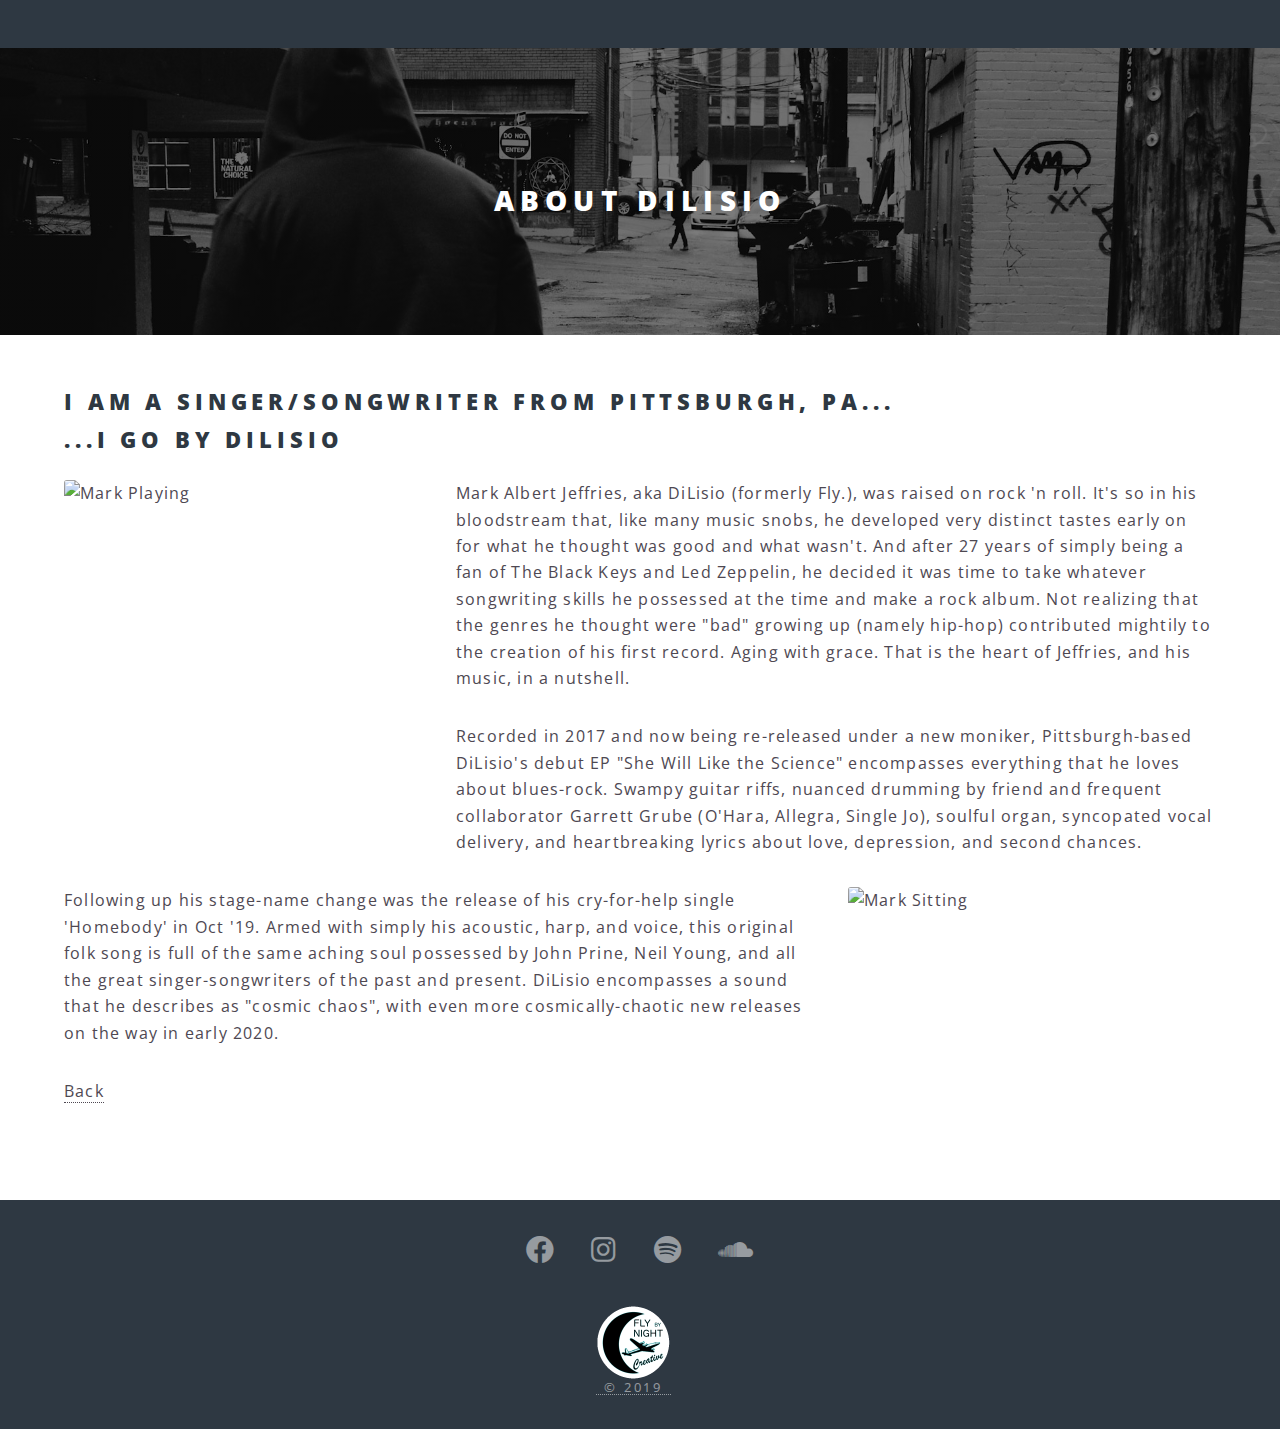
==== commit 4990dfbf: "adjust about" ====
--- a/about.html
+++ b/about.html
@@ -32,7 +32,7 @@
                   ...I go by DiLisio</h2>
                 <div class="row">
                   <div class="col-4">
-                    <div class="image fit"><img src="images/pic_playing.jpg" alt="" /></div>
+                    <div class="image fit"><img src="images/pic_playing.jpg" alt="Mark Playing" /></div>
                   </div>
                   <div class="col-8">
                     <p>
@@ -67,7 +67,7 @@
                     </p>
                   </div>
                   <div class="col-4">
-                    <div class="image fit"><img src="images/pic_sitting.jpg" alt="" /></div>
+                    <div class="image fit"><img src="images/pic_sitting.jpg" alt="Mark Sitting" /></div>
                   </div>
                 </div>
 							</div>
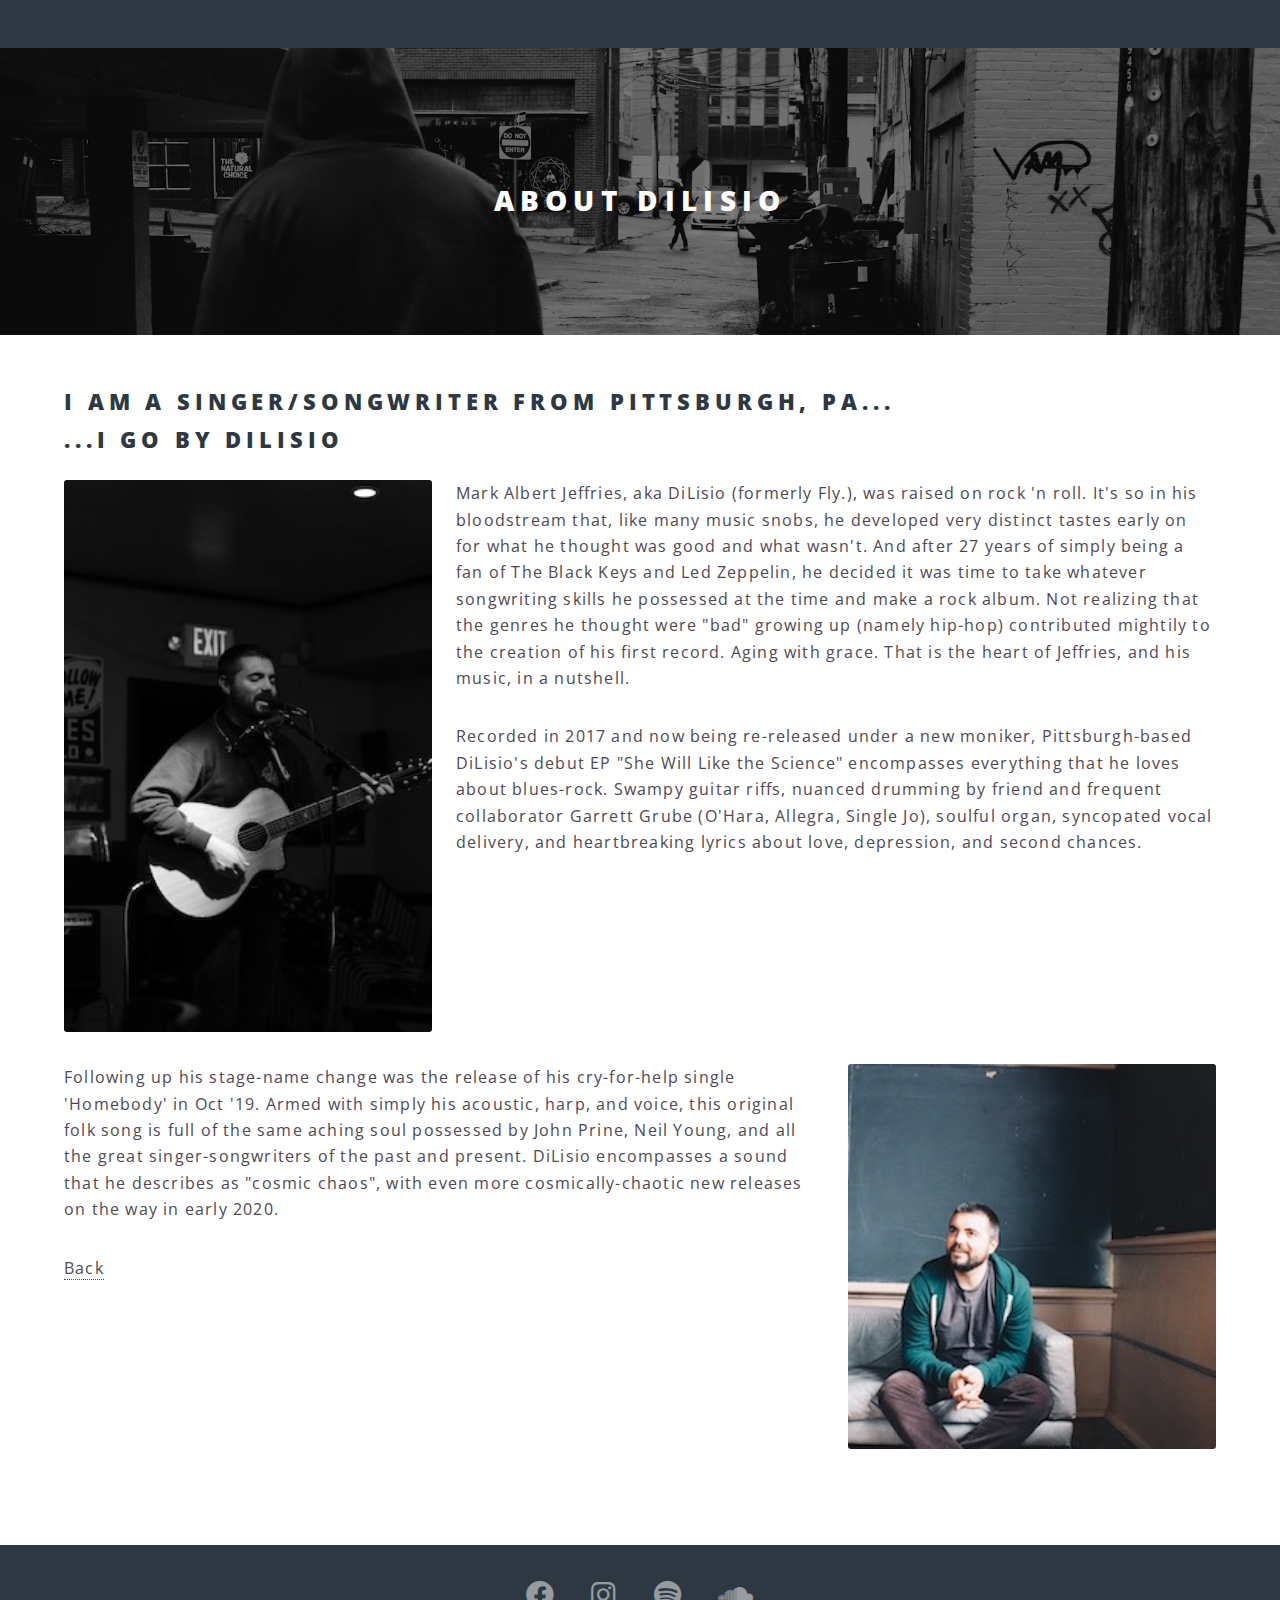
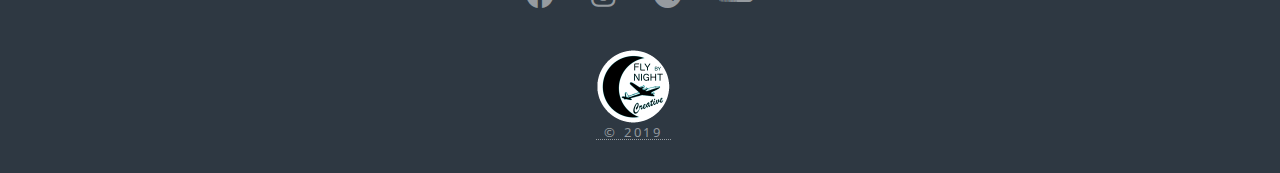
==== commit a6c468ed: "update about images" ====
--- a/about.html
+++ b/about.html
@@ -32,7 +32,7 @@
                   ...I go by DiLisio</h2>
                 <div class="row">
                   <div class="col-4">
-                    <div class="image fit"><img src="images/pic_playing.jpg" alt="Mark Playing" /></div>
+                    <div class="image fit"><img src="images/about_playing.jpg" alt="Mark Playing" /></div>
                   </div>
                   <div class="col-8">
                     <p>
@@ -67,7 +67,7 @@
                     </p>
                   </div>
                   <div class="col-4">
-                    <div class="image fit"><img src="images/pic_sitting.jpg" alt="Mark Sitting" /></div>
+                    <div class="image fit"><img src="images/about_sitting.jpg" alt="Mark Sitting" /></div>
                   </div>
                 </div>
 							</div>
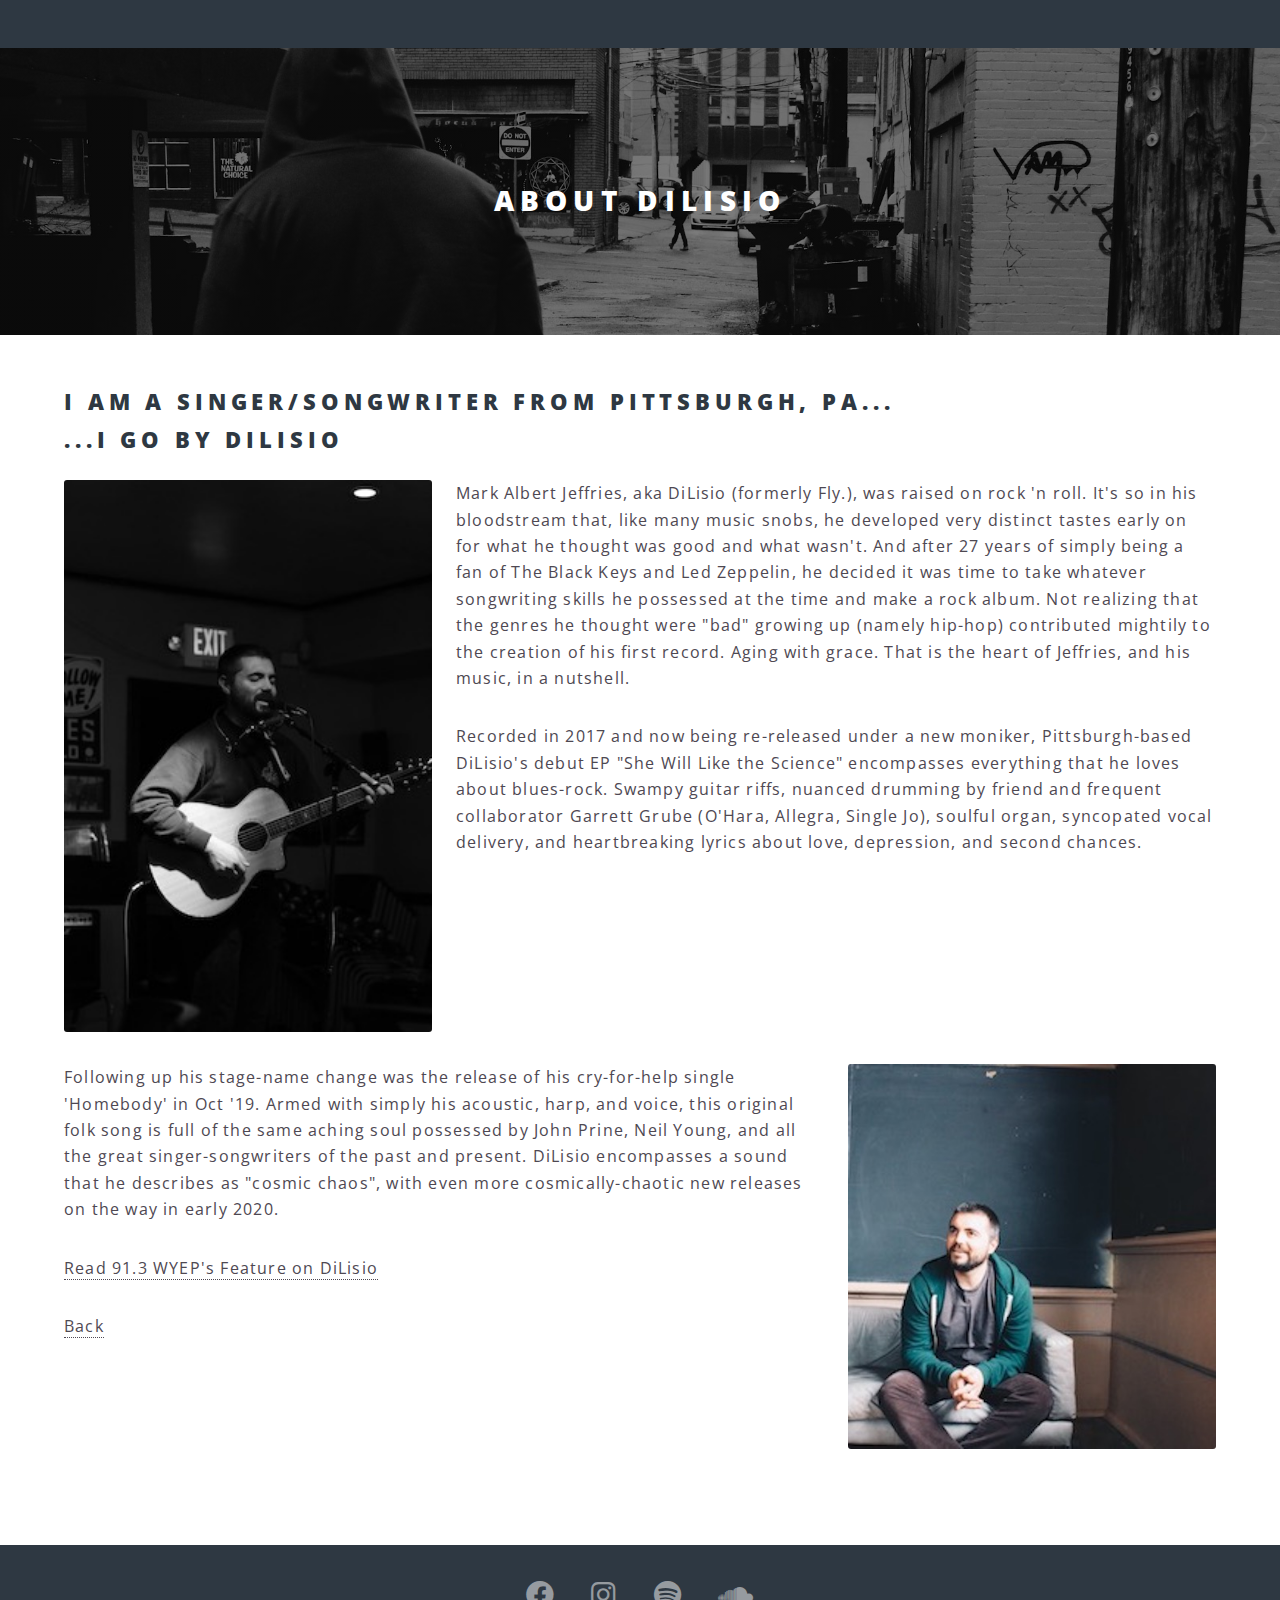
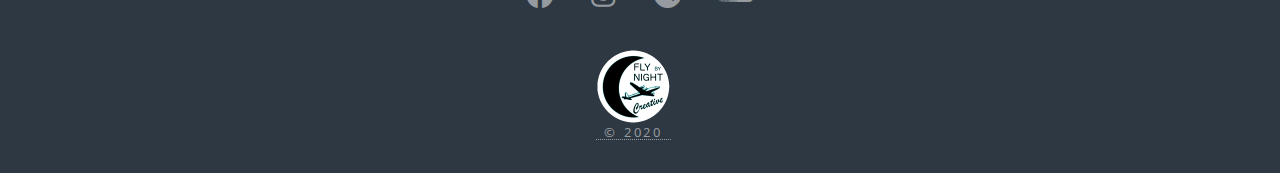
==== commit ee966827: "wyep feature added" ====
--- a/about.html
+++ b/about.html
@@ -63,6 +63,9 @@
                       cosmically-chaotic new releases on the way in early 2020.
                     </p>
                     <p>
+                      <a href="https://wyep.org/feature/dilisio/">Read 91.3 WYEP's Feature on DiLisio</a>
+                    </p>
+                    <p>
                       <a href="index.html">Back</a>
                     </p>
                   </div>
@@ -110,7 +113,7 @@
 					        <a href="http://www.flybynightcreative.com/" target="blank">
 					          <img src="./images/fbnc_logo-round.png" alt="Fly by Night Creative">
 					          <br>
-					          &copy; 2019
+					          &copy; 2020
 					        </a>
 					      </div>
 					    </li>
